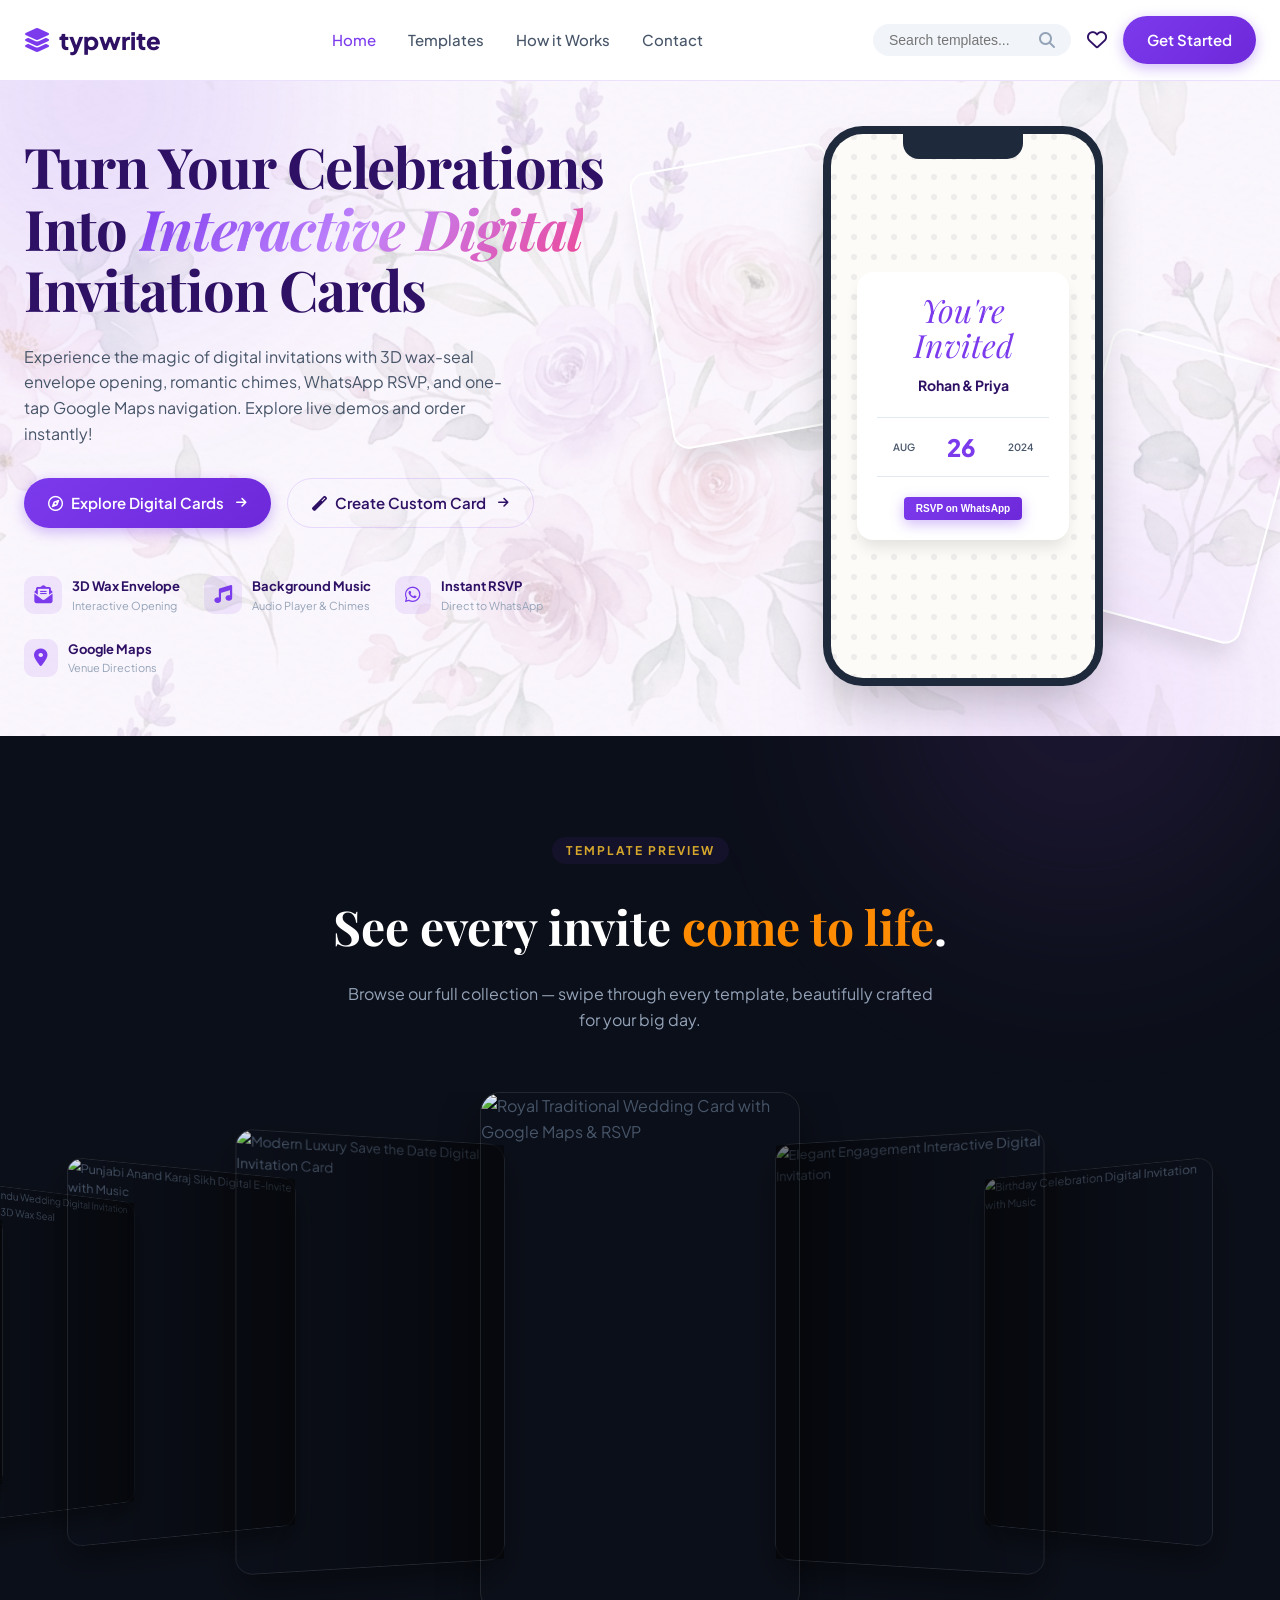
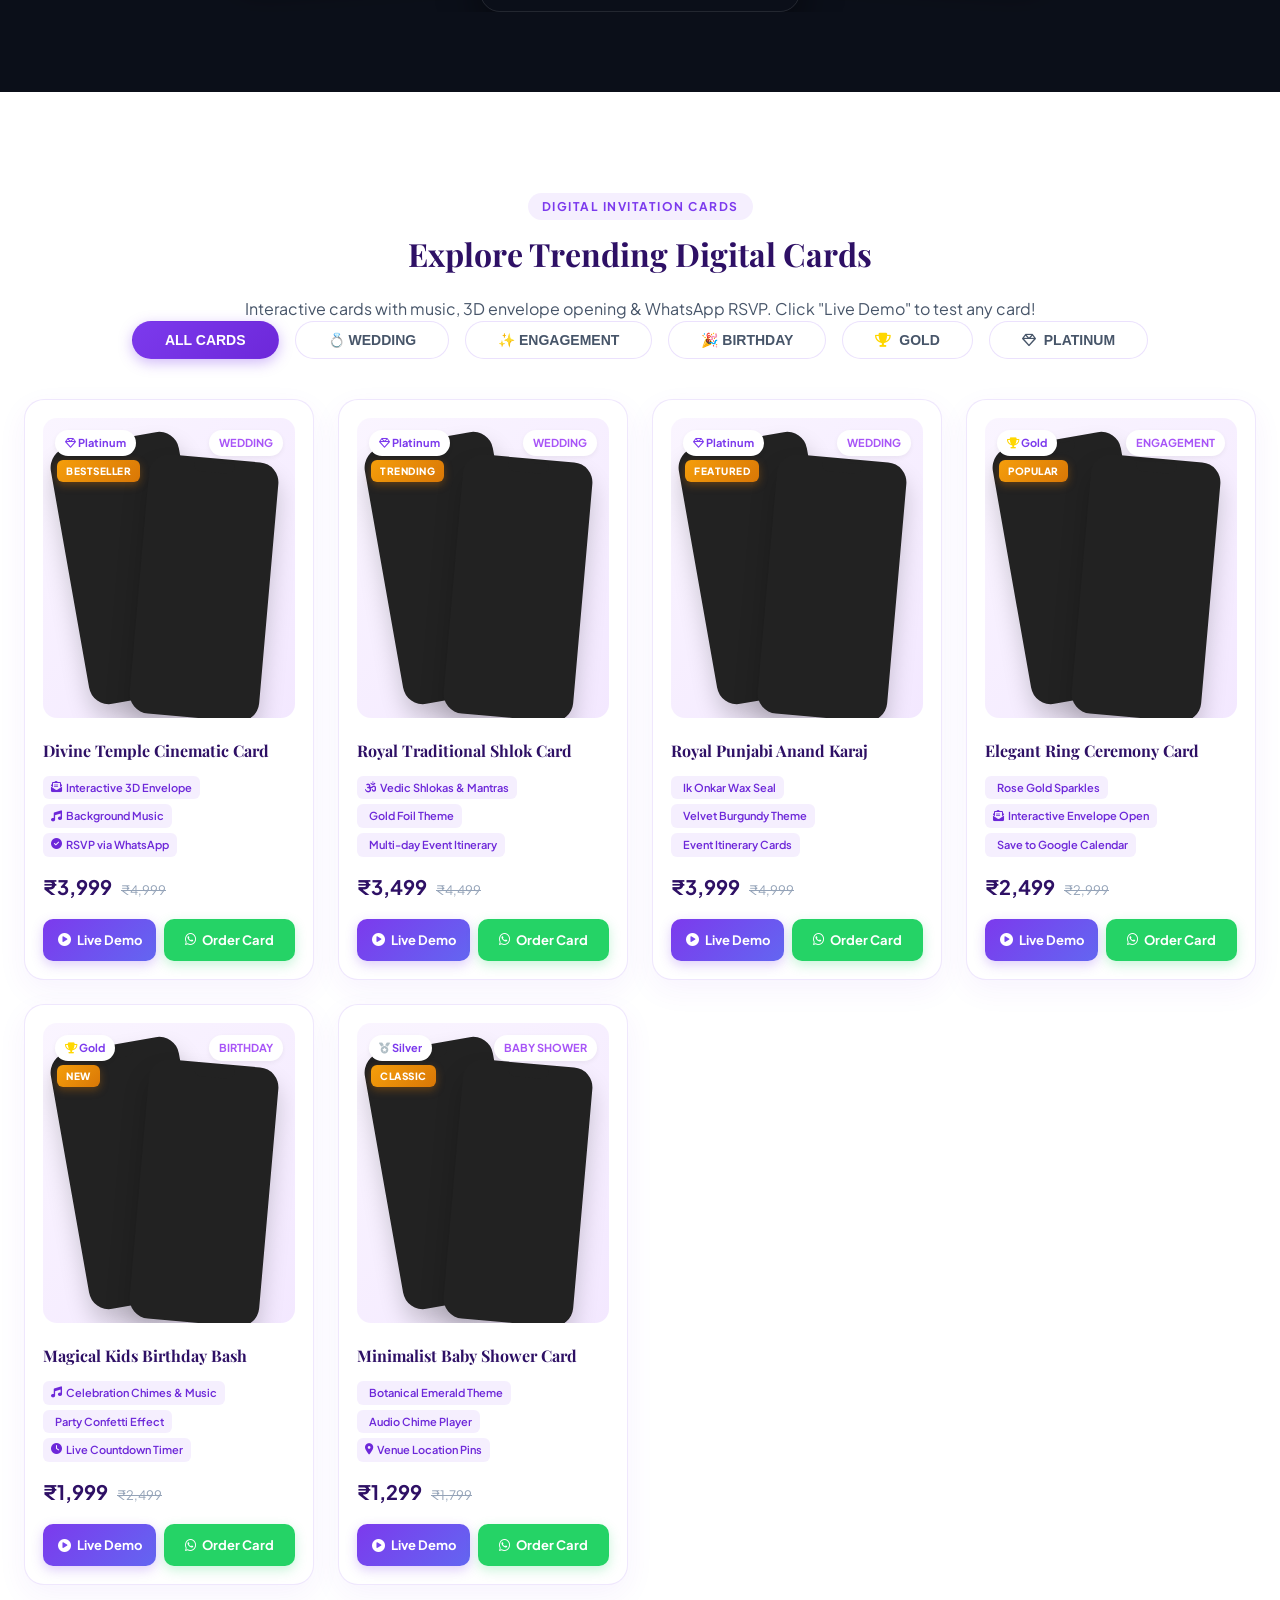
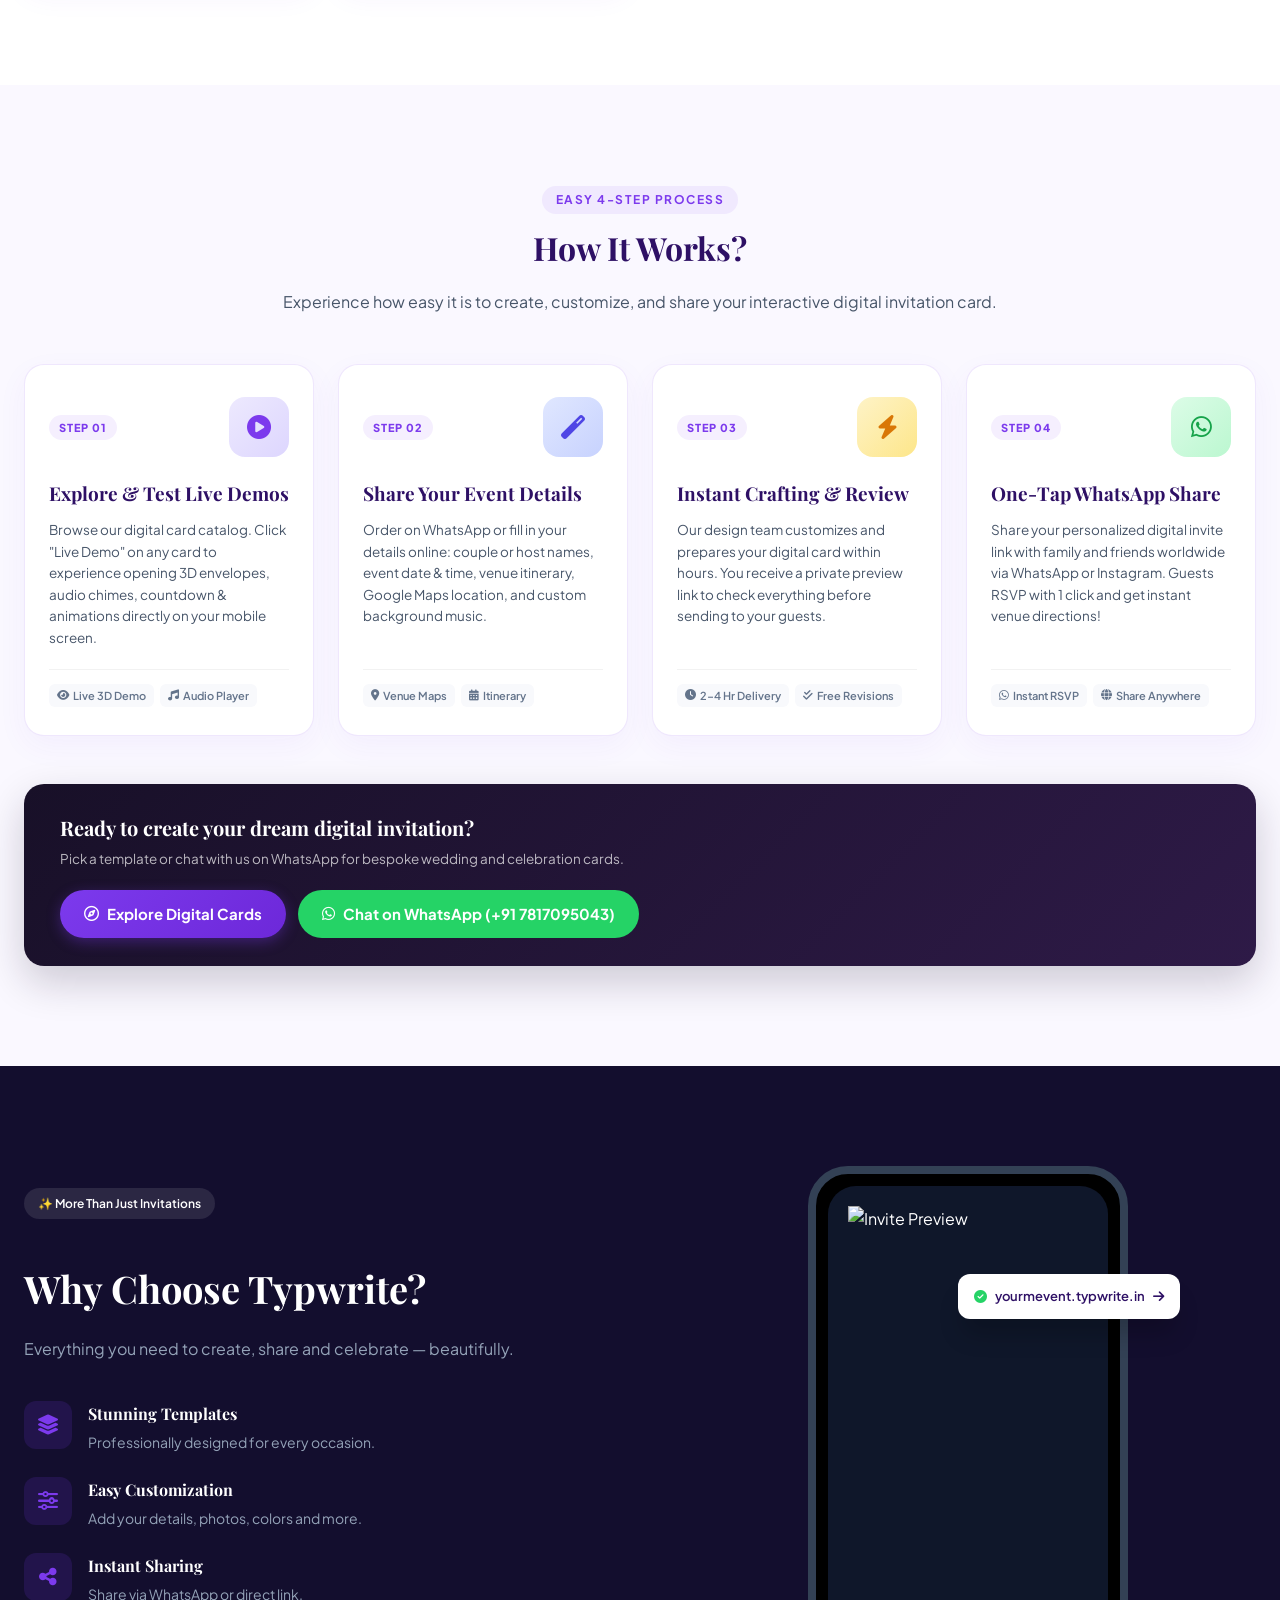
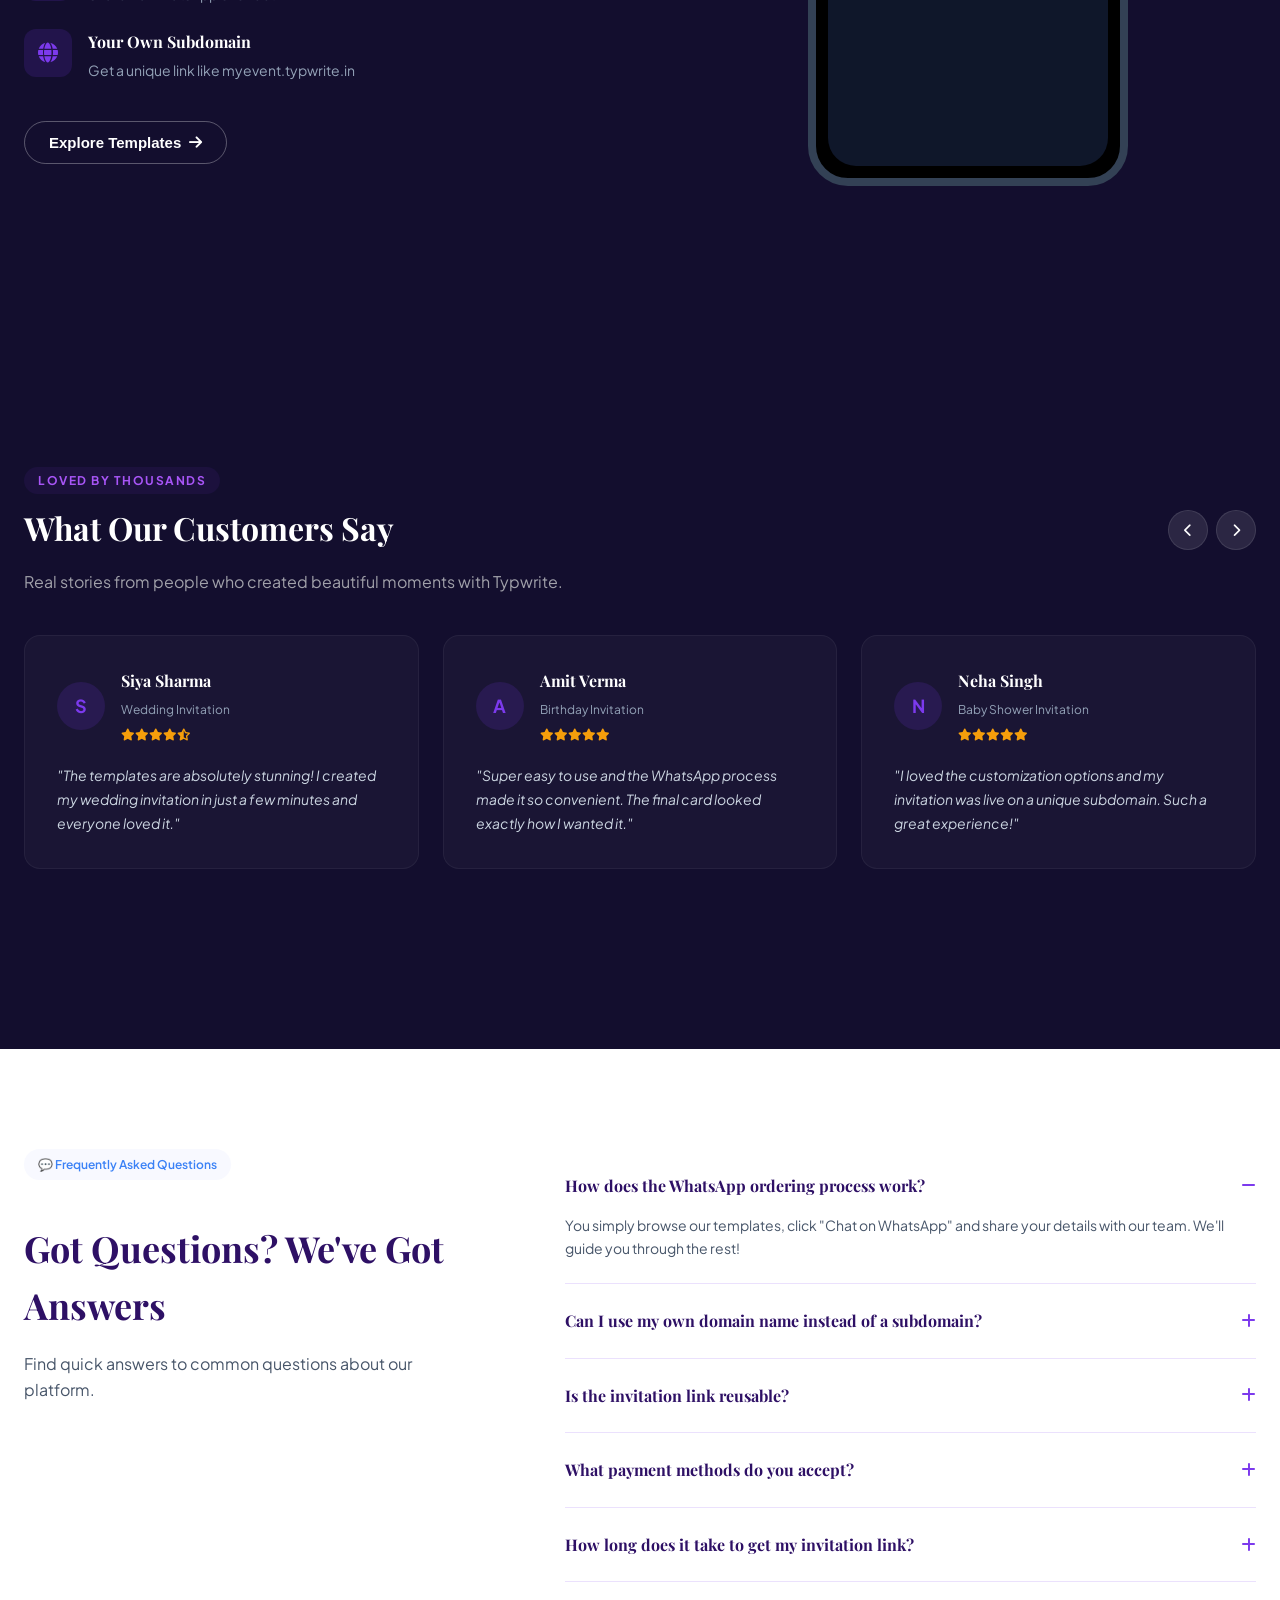
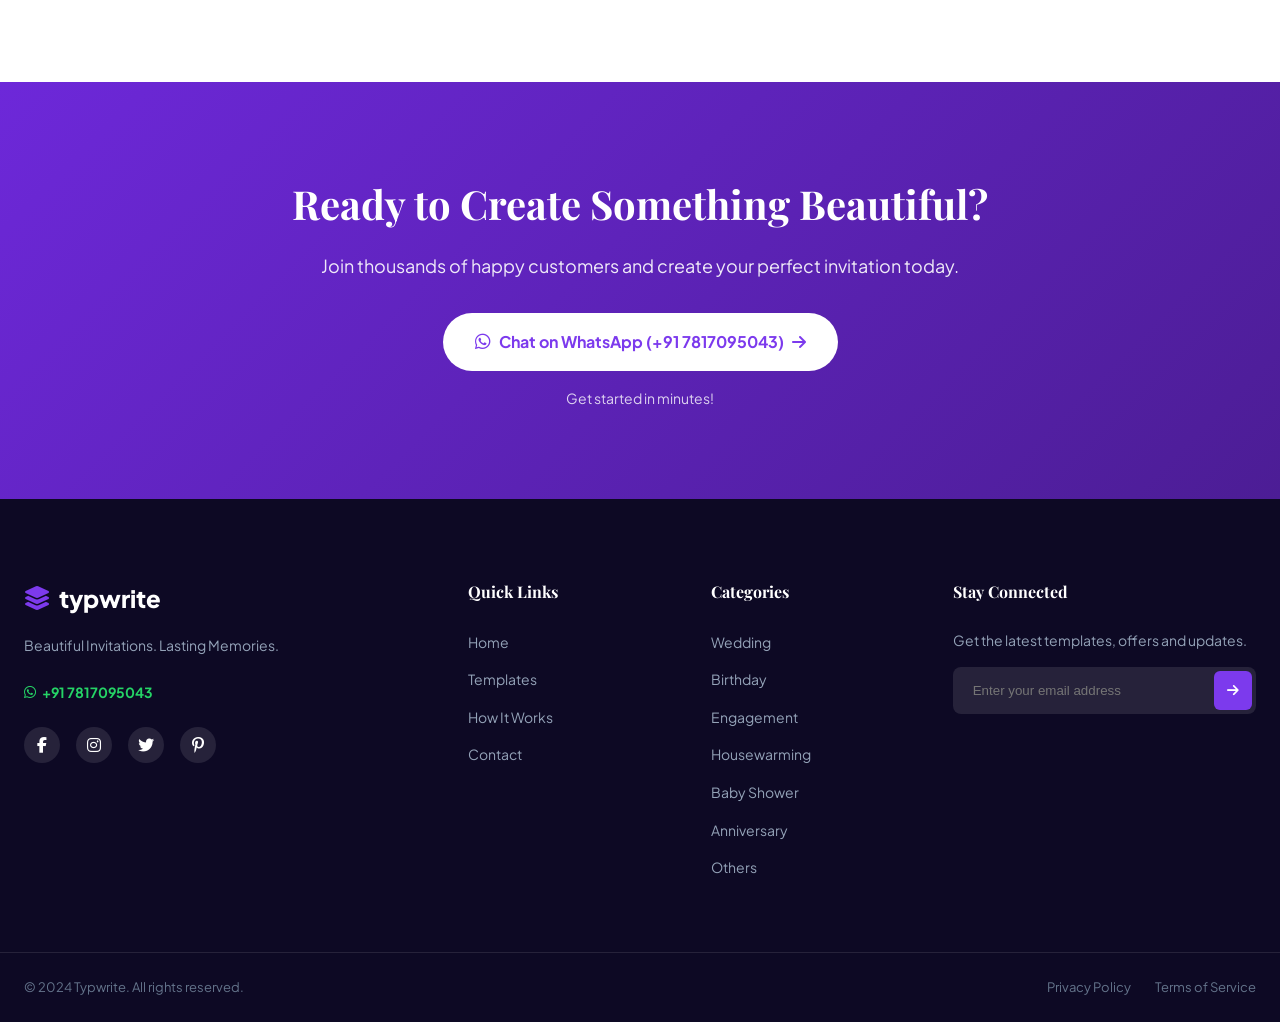
==== index.html @ 14a49311 "changes" ====
<!DOCTYPE html>
<html lang="en">
<head>
    <meta charset="UTF-8">
    <meta name="viewport" content="width=device-width, initial-scale=1.0">
    <title>Digital Invitation Cards | Online Wedding & Shadi Cards with Music & RSVP - Typwrite</title>
    <meta name="description" content="Design and order luxury interactive digital invitation cards for weddings, shadi, receptions, engagements & birthdays. Features 3D wax-seal envelope opening, background music, WhatsApp RSVP, and Google Maps venue navigation.">
    <meta name="keywords" content="digital invitation card, online wedding card, digital shadi card, interactive wedding invitation with music, digital wedding card maker, whatsapp wedding card, save the date digital card, royal indian wedding invite, anand karaj digital invitation, punjabi wedding e-invite, 3d wax seal digital invite, rsvp digital card, wedding website india, e invite card">
    <meta name="robots" content="index, follow, max-image-preview:large, max-snippet:-1, max-video-preview:-1">
    <meta name="author" content="Typwrite Digital Invitations">
    <link rel="canonical" href="https://typwrite.in/">

    <!-- Open Graph / Facebook -->
    <meta property="og:type" content="website">
    <meta property="og:url" content="https://typwrite.in/">
    <meta property="og:title" content="Digital Invitation Cards | Online Wedding & Shadi Cards - Typwrite">
    <meta property="og:description" content="Experience 3D wax-seal envelope opening, romantic chimes, WhatsApp RSVP, and Google Maps venue location with Typwrite's interactive digital invitation cards.">
    <meta property="og:image" content="https://images.unsplash.com/photo-1519225421980-715cb0215aed?auto=format&fit=crop&w=1200&q=80">

    <!-- Twitter -->
    <meta property="twitter:card" content="summary_large_image">
    <meta property="twitter:url" content="https://typwrite.in/">
    <meta property="twitter:title" content="Digital Invitation Cards | Online Wedding & Shadi Cards - Typwrite">
    <meta property="twitter:description" content="Experience 3D wax-seal envelope opening, romantic chimes, WhatsApp RSVP, and Google Maps venue location with Typwrite's interactive digital invitation cards.">
    <meta property="twitter:image" content="https://images.unsplash.com/photo-1519225421980-715cb0215aed?auto=format&fit=crop&w=1200&q=80">

    <!-- Structured Data JSON-LD for Google Rich Results -->
    <script type="application/ld+json">
    {
      "@context": "https://schema.org",
      "@graph": [
        {
          "@type": "WebSite",
          "@id": "https://typwrite.in/#website",
          "url": "https://typwrite.in/",
          "name": "Typwrite Digital Invitation Cards",
          "description": "Interactive digital wedding and event invitation cards with music, RSVP and 3D envelope opening.",
          "potentialAction": {
            "@type": "SearchAction",
            "target": "https://typwrite.in/templates.html?search={search_term_string}",
            "query-input": "required name=search_term_string"
          }
        },
        {
          "@type": "Organization",
          "@id": "https://typwrite.in/#organization",
          "name": "Typwrite",
          "url": "https://typwrite.in/",
          "logo": "https://typwrite.in/assets/img/logo.png",
          "sameAs": [
            "https://www.instagram.com/typwrite",
            "https://facebook.com/typwrite"
          ]
        },
        {
          "@type": "Product",
          "name": "Interactive Digital Invitation Cards",
          "image": "https://images.unsplash.com/photo-1519225421980-715cb0215aed?auto=format&fit=crop&w=800&q=80",
          "description": "Custom digital wedding and celebration invitations featuring 3D wax-seal envelope animation, custom background music, WhatsApp RSVP, and live Google Maps directions.",
          "brand": {
            "@type": "Brand",
            "name": "Typwrite"
          },
          "offers": {
            "@type": "AggregateOffer",
            "priceCurrency": "INR",
            "lowPrice": "199",
            "highPrice": "1499",
            "offerCount": "100"
          },
          "aggregateRating": {
            "@type": "AggregateRating",
            "ratingValue": "4.9",
            "reviewCount": "1250"
          }
        },
        {
          "@type": "FAQPage",
          "mainEntity": [
            {
              "@type": "Question",
              "name": "How does the WhatsApp ordering process work for digital invitation cards?",
              "acceptedAnswer": {
                "@type": "Answer",
                "text": "Browse our interactive digital card templates, test live 3D demos, and click 'Chat on WhatsApp'. Share your event details, names, itinerary, venue location and preferred music. Our design team customizes your digital card within 2 to 4 hours."
              }
            },
            {
              "@type": "Question",
              "name": "Can guests open the digital invitation card with 3D envelope animation on mobile?",
              "acceptedAnswer": {
                "@type": "Answer",
                "text": "Yes! All Typwrite digital invitation cards feature a realistic 3D wax seal and envelope opening animation, accompanied by romantic audio chimes and smooth transitions on all smartphones and browsers."
              }
            },
            {
              "@type": "Question",
              "name": "Does the digital wedding card include WhatsApp RSVP and Google Maps location?",
              "acceptedAnswer": {
                "@type": "Answer",
                "text": "Yes, every digital invitation includes 1-tap WhatsApp RSVP with pre-filled guest responses and 1-tap Google Maps directions so guests can easily navigate to your venue."
              }
            },
            {
              "@type": "Question",
              "name": "How long does it take to deliver my customized digital invitation card?",
              "acceptedAnswer": {
                "@type": "Answer",
                "text": "Your personalized digital card link is usually delivered within 2 to 4 hours on WhatsApp for your review, with free revisions included."
              }
            }
          ]
        }
      ]
    }
    </script>
    <link rel="preconnect" href="https://fonts.googleapis.com">
    <link rel="preconnect" href="https://fonts.gstatic.com" crossorigin>
    <link href="https://fonts.googleapis.com/css2?family=Playfair+Display:ital,wght@0,700;1,700&family=Plus+Jakarta+Sans:wght@400;500;600;700;800&display=swap" rel="stylesheet">
    <link rel="stylesheet" href="https://cdnjs.cloudflare.com/ajax/libs/font-awesome/6.4.0/css/all.min.css">
    <link rel="stylesheet" href="assets/css/style.css">
    <link rel="stylesheet" href="https://cdn.jsdelivr.net/npm/swiper@10/swiper-bundle.min.css">
</head>
<body>
    <div class="hero-bg-glow glow-1"></div>
    <div class="hero-bg-glow glow-2"></div>

    <header class="navbar">
        <div class="container nav-container">
            <a href="index.html" class="logo" style="text-decoration: none;">
                <i class="fas fa-layer-group logo-icon"></i>
                <span>typwrite</span>
            </a>
            <nav class="nav-links">
                <a href="index.html" class="active">Home</a>
                <a href="templates.html">Templates</a>
                <a href="how-it-works.html">How it Works</a>
                <a href="contact.html">Contact</a>
                </nav>
            <div class="nav-actions">
                <div class="search-box">
                    <input type="text" placeholder="Search templates...">
                    <i class="fas fa-search"></i>
                </div>
                <button class="icon-btn"><i class="far fa-heart"></i></button>
                <a href="templates.html" class="btn btn-primary">Get Started</a>
            </div>
        </div>
    </header>

    <main>
        <section class="hero">
            <div class="container hero-container">
                <div class="hero-content">
                    <h1>Turn Your Celebrations<br>Into <span class="highlight">Interactive Digital</span><br>Invitation Cards</h1>
                    <p>Experience the magic of digital invitations with 3D wax-seal envelope opening, romantic chimes, WhatsApp RSVP, and one-tap Google Maps navigation. Explore live demos and order instantly!</p>
                    
                    <div class="hero-buttons">
                        <a href="templates.html" class="btn btn-primary"><i class="far fa-compass"></i> Explore Digital Cards <i class="fas fa-arrow-right" style="font-size:12px; margin-left:4px;"></i></a>
                        <a href="create.html" class="btn btn-outline-dark"><i class="fas fa-magic"></i> Create Custom Card <i class="fas fa-arrow-right" style="font-size:12px; margin-left:4px;"></i></a>
                    </div>
                    
                    <div class="hero-features">
                        <div class="feature"><i class="fas fa-envelope-open-text"></i> <div><strong>3D Wax Envelope</strong><span>Interactive Opening</span></div></div>
                        <div class="feature"><i class="fas fa-music"></i> <div><strong>Background Music</strong><span>Audio Player & Chimes</span></div></div>
                        <div class="feature"><i class="fab fa-whatsapp"></i> <div><strong>Instant RSVP</strong><span>Direct to WhatsApp</span></div></div>
                        <div class="feature"><i class="fas fa-map-marker-alt"></i> <div><strong>Google Maps</strong><span>Venue Directions</span></div></div>
                    </div>
                </div>
                <div class="hero-graphics">
                    <!-- Representing the phone and cards with CSS shapes for accuracy without actual image files -->
                    <div class="hero-card card-left"></div>
                    <div class="hero-phone">
                        <div class="phone-notch"></div>
                        <div class="phone-screen">
                            <div class="invite-mock">
                                <div class="mock-invite-title">You're<br>Invited</div>
                                <p class="names">Rohan & Priya</p>
                                <div class="date-mock"><span>AUG</span><span class="date-mock-num">26</span><span>2024</span></div>
                                <button class="btn btn-primary" style="font-size:10px; padding:6px 12px; border-radius:4px; margin-top:20px;">RSVP on WhatsApp</button>
                            </div>
                        </div>
                    </div>
                    <div class="hero-card card-right"></div>
                </div>
            </div>
        </section>

    <section class="slider-showcase">
        <div class="container">
            <div class="slider-header text-center">
                <span class="subtitle">TEMPLATE PREVIEW</span>
                <h2>See every invite <span style="color: #FF8C00;">come to life</span>.</h2>
                <p>Browse our full collection — swipe through every template, beautifully crafted for your big day.</p>
            </div>
        </div>
        
                <div class="swiper swiper-3d-container">
            <div class="swiper-wrapper">
                <div class="swiper-slide"><img src="https://images.unsplash.com/photo-1519225421980-715cb0215aed?auto=format&amp;fit=crop&amp;w=380&amp;q=70" loading="lazy" decoding="async" alt="Royal Hindu Wedding Digital Invitation Card with 3D Wax Seal"></div>
                <div class="swiper-slide"><img src="https://images.unsplash.com/photo-1520854221256-17451cc331bf?auto=format&amp;fit=crop&amp;w=380&amp;q=70" loading="lazy" decoding="async" alt="Punjabi Anand Karaj Sikh Digital E-Invite with Music"></div>
                <div class="swiper-slide"><img src="https://images.unsplash.com/photo-1532712938310-34cb3982ef74?auto=format&amp;fit=crop&amp;w=380&amp;q=70" loading="lazy" decoding="async" alt="Modern Luxury Save the Date Digital Invitation Card"></div>
                <div class="swiper-slide"><img src="https://images.unsplash.com/photo-1583939003579-730e3918a45a?auto=format&amp;fit=crop&amp;w=380&amp;q=70" loading="lazy" decoding="async" alt="Royal Traditional Wedding Card with Google Maps &amp; RSVP"></div>
                <div class="swiper-slide"><img src="https://images.unsplash.com/photo-1511285560929-80b456fea0bc?auto=format&amp;fit=crop&amp;w=380&amp;q=70" loading="lazy" decoding="async" alt="Elegant Engagement Interactive Digital Invitation"></div>
                <div class="swiper-slide"><img src="https://images.unsplash.com/photo-1469334031218-e382a71b716b?auto=format&amp;fit=crop&amp;w=380&amp;q=70" loading="lazy" decoding="async" alt="Birthday Celebration Digital Invitation with Music"></div>
                <div class="swiper-slide"><img src="https://images.unsplash.com/photo-1515934751635-c81c6bc9a2d8?auto=format&amp;fit=crop&amp;w=380&amp;q=70" loading="lazy" decoding="async" alt="Luxury Floral Wedding E-Invite with WhatsApp RSVP"></div>
            </div>
        </div>
        </div>
    </section>

        <section class="occasions section-padding">
            <div class="container">
                
            <div class="section-header text-center">
                <span class="subtitle">DIGITAL INVITATION CARDS</span>
                <h2>Explore Trending Digital Cards</h2>
                <p>Interactive cards with music, 3D envelope opening & WhatsApp RSVP. Click "Live Demo" to test any card!</p>
            </div>
            
            <div class="template-tabs">
                <button class="t-tab active-tab" data-filter="all">ALL CARDS</button>
                <button class="t-tab" data-filter="wedding">💍 WEDDING</button>
                <button class="t-tab" data-filter="engagement">✨ ENGAGEMENT</button>
                <button class="t-tab" data-filter="birthday">🎉 BIRTHDAY</button>
                <button class="t-tab" data-filter="gold"><i class="fas fa-trophy" style="color:#ffd700"></i> GOLD</button>
                <button class="t-tab" data-filter="platinum"><i class="far fa-gem"></i> PLATINUM</button>
            </div>


            <div class="template-grid" id="home-template-grid">
                <!-- Cards loaded dynamically from API -->
                <div class="template-loading" style="grid-column:1/-1; text-align:center; padding:60px 0; color:var(--text-light);">
                    <i class="fas fa-circle-notch fa-spin" style="font-size:32px;"></i>
                    <p style="margin-top:12px;">Loading digital invitation cards...</p>
                </div>
            </div>

        </div>
    </section>


                <section id="how-it-works" class="how-it-works section-padding" style="background: #faf8ff;">
            <div class="container">
                <div class="section-header text-center">
                    <span class="subtitle">EASY 4-STEP PROCESS</span>
                    <h2>How It Works?</h2>
                    <p>Experience how easy it is to create, customize, and share your interactive digital invitation card.</p>
                </div>
                
                <div class="hiw-modern-wrap">
                    <div class="hiw-grid">
                        <!-- Step 1 -->
                        <div class="hiw-card">
                            <div class="hiw-card-header">
                                <span class="hiw-step-tag">Step 01</span>
                                <div class="hiw-icon-box hiw-icon-1">
                                    <i class="fas fa-play-circle"></i>
                                </div>
                            </div>
                            <h3>Explore & Test Live Demos</h3>
                            <p>Browse our digital card catalog. Click "Live Demo" on any card to experience opening 3D envelopes, audio chimes, countdown & animations directly on your mobile screen.</p>
                            <div class="hiw-chips">
                                <span class="hiw-chip"><i class="fas fa-eye"></i> Live 3D Demo</span>
                                <span class="hiw-chip"><i class="fas fa-music"></i> Audio Player</span>
                            </div>
                        </div>

                        <!-- Step 2 -->
                        <div class="hiw-card">
                            <div class="hiw-card-header">
                                <span class="hiw-step-tag">Step 02</span>
                                <div class="hiw-icon-box hiw-icon-2">
                                    <i class="fas fa-magic"></i>
                                </div>
                            </div>
                            <h3>Share Your Event Details</h3>
                            <p>Order on WhatsApp or fill in your details online: couple or host names, event date & time, venue itinerary, Google Maps location, and custom background music.</p>
                            <div class="hiw-chips">
                                <span class="hiw-chip"><i class="fas fa-map-marker-alt"></i> Venue Maps</span>
                                <span class="hiw-chip"><i class="fas fa-calendar-alt"></i> Itinerary</span>
                            </div>
                        </div>

                        <!-- Step 3 -->
                        <div class="hiw-card">
                            <div class="hiw-card-header">
                                <span class="hiw-step-tag">Step 03</span>
                                <div class="hiw-icon-box hiw-icon-3">
                                    <i class="fas fa-bolt"></i>
                                </div>
                            </div>
                            <h3>Instant Crafting & Review</h3>
                            <p>Our design team customizes and prepares your digital card within hours. You receive a private preview link to check everything before sending to your guests.</p>
                            <div class="hiw-chips">
                                <span class="hiw-chip"><i class="fas fa-clock"></i> 2-4 Hr Delivery</span>
                                <span class="hiw-chip"><i class="fas fa-check-double"></i> Free Revisions</span>
                            </div>
                        </div>

                        <!-- Step 4 -->
                        <div class="hiw-card">
                            <div class="hiw-card-header">
                                <span class="hiw-step-tag">Step 04</span>
                                <div class="hiw-icon-box hiw-icon-4">
                                    <i class="fab fa-whatsapp"></i>
                                </div>
                            </div>
                            <h3>One-Tap WhatsApp Share</h3>
                            <p>Share your personalized digital invite link with family and friends worldwide via WhatsApp or Instagram. Guests RSVP with 1 click and get instant venue directions!</p>
                            <div class="hiw-chips">
                                <span class="hiw-chip"><i class="fab fa-whatsapp"></i> Instant RSVP</span>
                                <span class="hiw-chip"><i class="fas fa-globe"></i> Share Anywhere</span>
                            </div>
                        </div>
                    </div>

                    <!-- Modern CTA Banner inside How it works -->
                    <div class="hiw-cta-box">
                        <div>
                            <h3>Ready to create your dream digital invitation?</h3>
                            <p>Pick a template or chat with us on WhatsApp for bespoke wedding and celebration cards.</p>
                        </div>
                        <div class="hiw-cta-buttons">
                            <a href="templates.html" class="btn btn-primary" style="padding: 12px 24px; border-radius: 30px; font-weight: 700;">
                                <i class="far fa-compass"></i> Explore Digital Cards
                            </a>
                            <a href="https://wa.me/917817095043?text=Hi%20Typwrite%2C%20I%20want%20to%20create%20a%20digital%20invitation%20card." target="_blank" class="btn" style="background:#25d366; color:#fff; padding:12px 24px; border-radius:30px; font-weight:700; display:inline-flex; align-items:center; gap:8px;">
                                <i class="fab fa-whatsapp"></i> Chat on WhatsApp (+91 7817095043)
                            </a>
                        </div>
                    </div>
                </div>
            </div>
        </section>

        <section class="why-choose">
            <div class="container why-container">
                <div class="why-content">
                    <div class="badge badge-dark">✨ More Than Just Invitations</div>
                    <h2>Why Choose Typwrite?</h2>
                    <p>Everything you need to create, share and celebrate — beautifully.</p>
                    
                    <div class="why-list">
                        <div class="why-item">
                            <div class="why-icon"><i class="fas fa-layer-group"></i></div>
                            <div>
                                <h3>Stunning Templates</h3>
                                <p>Professionally designed for every occasion.</p>
                            </div>
                        </div>
                        <div class="why-item">
                            <div class="why-icon"><i class="fas fa-sliders-h"></i></div>
                            <div>
                                <h3>Easy Customization</h3>
                                <p>Add your details, photos, colors and more.</p>
                            </div>
                        </div>
                        <div class="why-item">
                            <div class="why-icon"><i class="fas fa-share-alt"></i></div>
                            <div>
                                <h3>Instant Sharing</h3>
                                <p>Share via WhatsApp or direct link.</p>
                            </div>
                        </div>
                        <div class="why-item">
                            <div class="why-icon"><i class="fas fa-globe"></i></div>
                            <div>
                                <h3>Your Own Subdomain</h3>
                                <p>Get a unique link like myevent.typwrite.in</p>
                            </div>
                        </div>
                    </div>
                    <button class="btn btn-outline-white">Explore Templates <i class="fas fa-arrow-right"></i></button>
                </div>
                <div class="why-images">
                    <div class="dark-phone-mockup">
                        <div class="phone-screen-dark">
                            <img src="https://images.unsplash.com/photo-1511285560929-80b456fea0bc?auto=format&amp;fit=crop&amp;w=400&amp;q=80" alt="Invite Preview" style="width: 100%; height: 100%; object-fit: cover;">
                        </div>
                        <div class="floating-bubble">
                            <i class="fas fa-check-circle" style="color:#25d366;"></i> yourmevent.typwrite.in <i class="fas fa-arrow-right"></i>
                        </div>
                    </div>
                </div>
            </div>
        </section>


        <section class="testimonials why-choose"> <!-- Reusing dark theme -->
            <div class="container" style="padding-top:80px; padding-bottom:80px; flex-direction:column; align-items:stretch;">
                <div class="section-header flex-between" style="width:100%;">
                    <div>
                        <span class="subtitle" style="color:var(--secondary);">LOVED BY THOUSANDS</span>
                        <h2 style="color:#fff;">What Our Customers Say</h2>
                        <p style="color:#a1a1aa;">Real stories from people who created beautiful moments with Typwrite.</p>
                    </div>
                    <div class="nav-arrows dark-arrows">
                        <button><i class="fas fa-chevron-left"></i></button>
                        <button><i class="fas fa-chevron-right"></i></button>
                    </div>
                </div>
                
                <div class="testimonial-grid">
                    <div class="testimonial-card">
                        <div class="user-info">
                            <div class="avatar">S</div>
                            <div>
                                <h3>Siya Sharma</h3>
                                <span>Wedding Invitation</span>
                                <div class="stars"><i class="fas fa-star"></i><i class="fas fa-star"></i><i class="fas fa-star"></i><i class="fas fa-star"></i><i class="fas fa-star-half-alt"></i></div>
                            </div>
                        </div>
                        <p>"The templates are absolutely stunning! I created my wedding invitation in just a few minutes and everyone loved it."</p>
                    </div>
                    <div class="testimonial-card">
                        <div class="user-info">
                            <div class="avatar">A</div>
                            <div>
                                <h3>Amit Verma</h3>
                                <span>Birthday Invitation</span>
                                <div class="stars"><i class="fas fa-star"></i><i class="fas fa-star"></i><i class="fas fa-star"></i><i class="fas fa-star"></i><i class="fas fa-star"></i></div>
                            </div>
                        </div>
                        <p>"Super easy to use and the WhatsApp process made it so convenient. The final card looked exactly how I wanted it."</p>
                    </div>
                    <div class="testimonial-card">
                        <div class="user-info">
                            <div class="avatar">N</div>
                            <div>
                                <h3>Neha Singh</h3>
                                <span>Baby Shower Invitation</span>
                                <div class="stars"><i class="fas fa-star"></i><i class="fas fa-star"></i><i class="fas fa-star"></i><i class="fas fa-star"></i><i class="fas fa-star"></i></div>
                            </div>
                        </div>
                        <p>"I loved the customization options and my invitation was live on a unique subdomain. Such a great experience!"</p>
                    </div>
                </div>
            </div>
        </section>

        <section class="faq section-padding">
            <div class="container faq-layout">
                <div class="faq-left">
                    <div class="badge badge-hero" style="background:#f8f9ff; color:#3b82f6;">💬 Frequently Asked Questions</div>
                    <h2>Got Questions? We've Got Answers</h2>
                    <p>Find quick answers to common questions about our platform.</p>
                </div>
                <div class="faq-right">
                    <div class="accordion">
                        <div class="accordion-item active">
                            <div class="accordion-header">
                                <h3>How does the WhatsApp ordering process work?</h3>
                                <i class="fas fa-minus"></i>
                            </div>
                            <div class="accordion-body">
                                <p>You simply browse our templates, click "Chat on WhatsApp" and share your details with our team. We'll guide you through the rest!</p>
                            </div>
                        </div>
                        <div class="accordion-item">
                            <div class="accordion-header">
                                <h3>Can I use my own domain name instead of a subdomain?</h3>
                                <i class="fas fa-plus"></i>
                            </div>
                            <div class="accordion-body"><p>Yes, custom domains are supported in the Business plan.</p></div>
                        </div>
                        <div class="accordion-item">
                            <div class="accordion-header">
                                <h3>Is the invitation link reusable?</h3>
                                <i class="fas fa-plus"></i>
                            </div>
                            <div class="accordion-body"><p>Yes, the link is valid for 6 months.</p></div>
                        </div>
                        <div class="accordion-item">
                            <div class="accordion-header">
                                <h3>What payment methods do you accept?</h3>
                                <i class="fas fa-plus"></i>
                            </div>
                            <div class="accordion-body"><p>We accept all major credit cards, UPI, and net banking.</p></div>
                        </div>
                        <div class="accordion-item">
                            <div class="accordion-header">
                                <h3>How long does it take to get my invitation link?</h3>
                                <i class="fas fa-plus"></i>
                            </div>
                            <div class="accordion-body"><p>It usually takes less than 24 hours after payment is confirmed.</p></div>
                        </div>
                    </div>
                </div>
            </div>
        </section>

        <section class="cta-banner">
            <div class="container text-center">
                <h2>Ready to Create Something Beautiful?</h2>
                <p>Join thousands of happy customers and create your perfect invitation today.</p>
                <a href="https://wa.me/917817095043?text=Hi%20Typwrite%2C%20I%20want%20to%20order%20a%20digital%20invitation%20card." target="_blank" class="btn btn-white-cta" style="text-decoration:none; display:inline-flex; align-items:center; gap:8px;"><i class="fab fa-whatsapp" style="font-size:18px;"></i> Chat on WhatsApp (+91 7817095043) <i class="fas fa-arrow-right"></i></a>
                <div class="sub-text">Get started in minutes!</div>
            </div>
        </section>
    </main>

    <footer id="contact" class="footer">
        <div class="container footer-grid">
            <div class="footer-brand">
                <a href="index.html" class="logo" style="text-decoration: none; color: white;">
                    <i class="fas fa-layer-group logo-icon"></i> typwrite
                </a>
                <p>Beautiful Invitations. Lasting Memories.</p>
                <p style="margin-top:10px;"><a href="https://wa.me/917817095043" target="_blank" style="color:#25d366; text-decoration:none; font-weight:700; display:inline-flex; align-items:center; gap:6px;"><i class="fab fa-whatsapp"></i> +91 7817095043</a></p>
                <div class="socials">
                    <a href="#"><i class="fab fa-facebook-f"></i></a>
                    <a href="#"><i class="fab fa-instagram"></i></a>
                    <a href="#"><i class="fab fa-twitter"></i></a>
                    <a href="#"><i class="fab fa-pinterest-p"></i></a>
                </div>
            </div>
            <div class="footer-links">
                <h3>Quick Links</h3>
                <ul>
                    <li><a href="index.html">Home</a></li>
                    <li><a href="templates.html">Templates</a></li>
                    <li><a href="how-it-works.html">How It Works</a></li>
                    <li></li>
                    <li><a href="contact.html">Contact</a></li>
                </ul>
            </div>
            <div class="footer-links">
                <h3>Categories</h3>
                <ul>
                    <li><a href="#">Wedding</a></li>
                    <li><a href="#">Birthday</a></li>
                    <li><a href="#">Engagement</a></li>
                    <li><a href="#">Housewarming</a></li>
                    <li><a href="#">Baby Shower</a></li>
                    <li><a href="#">Anniversary</a></li>
                    <li><a href="#">Others</a></li>
                </ul>
            </div>
            <div class="footer-newsletter">
                <h3>Stay Connected</h3>
                <p>Get the latest templates, offers and updates.</p>
                <div class="newsletter-box">
                    <input type="email" placeholder="Enter your email address">
                    <button><i class="fas fa-arrow-right"></i></button>
                </div>
            </div>
        </div>
        <div class="container footer-bottom flex-between">
            <p>&copy; 2024 Typwrite. All rights reserved.</p>
            <div class="legal">
                <a href="#">Privacy Policy</a>
                <a href="#">Terms of Service</a>
            </div>
        </div>
    </footer>

    <script src="https://cdn.jsdelivr.net/npm/swiper@10/swiper-bundle.min.js"></script>
    <script src="assets/js/script.js"></script>
</body>
</html>
---- assets/css/style.css ----
/* Reset and Base Styles */
* {
    margin: 0;
    padding: 0;
    box-sizing: border-box;

    transition: background-color 0.4s ease, color 0.4s ease, border-color 0.4s ease, box-shadow 0.4s ease;
}


:root {
    --primary: #7C3AED;
    --secondary: #A855F7;
    --accent: #F59E0B;
    --bg-theme: #FAF5FF;
    
    --primary-hover: #6D28D9;
    --text-dark: #2E1065;
    --text-body: #475569;
    --text-light: #94a3b8;
    --bg-white: #ffffff;
    --bg-very-light: #F5F3FF;
    --bg-dark: #130E2E;
    --border: rgba(124, 58, 237, 0.15);
    
    --font-sans: 'Plus Jakarta Sans', sans-serif;
    --font-serif: 'Playfair Display', serif;
}

body {
    
    font-family: var(--font-sans);
    color: var(--text-body);
    line-height: 1.6;
    background: var(--bg-white);
    overflow-x: hidden;
}

.container {
    max-width: 1280px;
    margin: 0 auto;
    padding: 0 24px;
}

a {
    text-decoration: none;
    color: inherit;
    transition: all 0.3s ease;
}

ul {
    list-style: none;
}

h1, h2, h3, h4, h5, h6 {
    font-family: var(--font-serif);
    color: var(--text-dark);
    font-weight: 700;
}

.section-padding {
    padding: 100px 0;
}

.flex-between {
    display: flex;
    justify-content: space-between;
    align-items: center;
}

.text-center {
    text-align: center;
}

/* Buttons */
.btn {
    display: inline-flex;
    align-items: center;
    justify-content: center;
    padding: 12px 24px;
    border-radius: 50px;
    font-weight: 600;
    font-size: 15px;
    cursor: pointer;
    transition: all 0.3s;
    border: none;
    gap: 8px;
}

.btn-primary {
    background: linear-gradient(135deg, #7C3AED 0%, #6D28D9 100%);
    color: white;
    box-shadow: 0 4px 14px rgba(124, 58, 237, 0.35);
    border: none;
}
.btn-primary:hover {
    background: linear-gradient(135deg, #6D28D9 0%, #5B21B6 100%);
    box-shadow: 0 8px 25px rgba(124, 58, 237, 0.45);
    transform: translateY(-2px);
}

.btn-outline-primary {
    background: transparent;
    border: 1.5px solid #7C3AED;
    color: #7C3AED;
}
.btn-outline-primary:hover {
    background: linear-gradient(135deg, #7C3AED 0%, #6D28D9 100%);
    color: white;
    box-shadow: 0 4px 14px rgba(124, 58, 237, 0.25);
    transform: translateY(-2px);
}

.btn-outline-dark {
    background: transparent;
    border: 1px solid var(--border);
    color: var(--text-dark);
}
.btn-outline-dark:hover {
    border-color: var(--primary);
    color: var(--primary);
}

.btn-outline-white {
    background: transparent;
    border: 1px solid rgba(255,255,255,0.3);
    color: white;
}
.btn-outline-white:hover {
    background: rgba(255,255,255,0.1);
}

.btn-whatsapp {
    background: #25D366;
    color: white;
}
.btn-whatsapp:hover {
    background: #20bd5a;
}

.btn-light-gray {
    background: #f1f5f9;
    color: var(--text-body);
    padding: 8px 16px;
    font-size: 13px;
    border-radius: 8px;
}

.btn-primary-sm {
    background: var(--primary);
    color: white;
    padding: 8px 16px;
    font-size: 13px;
    border-radius: 8px;
}

.btn-block {
    width: 100%;
}

.icon-btn {
    background: transparent;
    border: none;
    font-size: 20px;
    color: var(--text-dark);
    cursor: pointer;
}

/* Navbar */
.navbar {
    background: rgba(255, 255, 255, 0.95);
    backdrop-filter: blur(10px);
    position: fixed;
    left: 0;
    width: 100%;
    top: 0;
    z-index: 1000;
    padding: 16px 0;
    border-bottom: 1px solid var(--border);
}

.nav-container {
    display: flex;
    justify-content: space-between;
    align-items: center;
}

.logo {
    display: flex;
    align-items: center;
    gap: 8px;
    font-weight: 800;
    font-size: 24px;
    color: var(--text-dark);
}

.logo-icon {
    color: var(--primary);
}

.nav-links {
    display: flex;
    gap: 32px;
}

.nav-links a {
    font-weight: 500;
    font-size: 15px;
}
.nav-links a:hover, .nav-links a.active {
    color: var(--primary);
}

.nav-actions {
    display: flex;
    align-items: center;
    gap: 16px;
}

.search-box {
    position: relative;
    background: #f1f5f9;
    border-radius: 50px;
    padding: 8px 16px;
    display: flex;
    align-items: center;
}
.search-box input {
    background: transparent;
    border: none;
    outline: none;
    font-size: 14px;
    width: 150px;
}
.search-box i {
    color: var(--text-light);
}

/* Hero Section */
.hero {
    position: relative;
    padding: 106px 0 30px 0; /* 76px offset + 30px padding */
    overflow: hidden;
    background-image: url('../images/floral-bg.jpg');
    background-size: cover;
    background-position: center;
    background-repeat: no-repeat;
    background-attachment: fixed;
}

/* Added a very light overlay so text is highly readable, but background is still very visible */
.hero::before {
    content: '';
    position: absolute;
    top: 0; left: 0; right: 0; bottom: 0;
    background: color-mix(in srgb, var(--bg-theme) 75%, transparent); 
    z-index: 0;
}


.hero-bg-glow {
    position: absolute;
    width: 600px;
    height: 600px;
    border-radius: 50%;
    filter: blur(100px);
    z-index: 1;
    opacity: 0.7;
}
.glow-1 {
    background: radial-gradient(circle, rgba(124, 58, 237, 0.3) 0%, transparent 70%);
    top: -200px;
    left: -200px;
}
.glow-2 {
    background: radial-gradient(circle, rgba(168, 85, 247, 0.25) 0%, transparent 70%);
    bottom: -100px;
    right: -100px;
}

.hero-container {
    position: relative;
    z-index: 2;
    display: flex;
    align-items: center;
    gap: 60px;
}

.hero-content {
    flex: 1;
}

.badge {
    display: inline-block;
    padding: 6px 14px;
    border-radius: 50px;
    font-size: 12px;
    font-weight: 600;
    margin-bottom: 24px;
}
.badge-hero {
    background: var(--secondary);
    color: var(--primary);
}

.hero-content h1 {
    font-size: 56px;
    line-height: 1.1;
    margin-bottom: 24px;
    letter-spacing: -1px;
}

.hero-content h1 .highlight {
    font-family: var(--font-serif);
    font-style: italic;
    background: linear-gradient(135deg, #7C3AED 0%, #C084FC 50%, #EC4899 100%);
    -webkit-background-clip: text;
    -webkit-text-fill-color: transparent;
    background-clip: text;
    font-weight: 700;
}

.hero-content p {
    font-size: 16px;
    color: var(--text-body);
    margin-bottom: 32px;
    max-width: 480px;
}

.hero-buttons {
    display: flex;
    gap: 16px;
    margin-bottom: 48px;
}

.hero-features {
    display: flex;
    flex-wrap: wrap;
    gap: 24px;
}

.feature {
    display: flex;
    align-items: center;
    gap: 10px;
    font-size: 13px;
}
.feature i {
    color: #7C3AED;
    font-size: 18px;
    background: #F3E8FF;
    padding: 10px;
    border-radius: 10px;
}
.feature div {
    display: flex;
    flex-direction: column;
}
.feature strong {
    color: var(--text-dark);
}
.feature span {
    color: var(--text-light);
    font-size: 11px;
}

.hero-graphics {
    flex: 1;
    position: relative;
    height: 600px;
    display: flex;
    justify-content: center;
    align-items: center;
}

.hero-phone {
    width: 280px;
    height: 560px;
    background: #0f172a;
    border-radius: 40px;
    border: 8px solid #1e293b;
    position: relative;
    z-index: 10;
    box-shadow: 0 25px 50px -12px rgba(0,0,0,0.25);
    overflow: hidden;
}

.phone-notch {
    position: absolute;
    top: 0;
    left: 50%;
    transform: translateX(-50%);
    width: 120px;
    height: 25px;
    background: #1e293b;
    border-bottom-left-radius: 16px;
    border-bottom-right-radius: 16px;
    z-index: 11;
}

.phone-screen {
    width: 100%;
    height: 100%;
    background: #fdfbf7;
    background-image: url('data:image/svg+xml,%3Csvg width="20" height="20" viewBox="0 0 20 20" xmlns="http://www.w3.org/2000/svg"%3E%3Cg fill="%23d4d4d8" fill-opacity="0.4" fill-rule="evenodd"%3E%3Ccircle cx="3" cy="3" r="3"/%3E%3C/g%3E%3C/svg%3E');
    display: flex;
    align-items: center;
    justify-content: center;
}

.invite-mock {
    text-align: center;
    padding: 20px;
    background: white;
    border-radius: 16px;
    box-shadow: 0 10px 15px -3px rgba(0,0,0,0.1);
    width: 80%;
}

.invite-mock h4, .invite-mock .mock-invite-title {
    font-family: var(--font-serif);
    font-size: 32px;
    font-style: italic;
    color: var(--primary);
    line-height: 1.1;
    margin-bottom: 12px;
}
.invite-mock .names {
    font-weight: 700;
    color: var(--text-dark);
    font-size: 14px;
    margin-bottom: 20px;
}
.date-mock {
    border-top: 1px solid #e2e8f0;
    border-bottom: 1px solid #e2e8f0;
    padding: 10px 0;
    display: flex;
    justify-content: space-around;
    align-items: center;
}
.date-mock span { font-size: 10px; font-weight: 600; }
.date-mock h2, .date-mock .date-mock-num { font-size: 24px; margin: 0; color: var(--primary); font-weight: 800; }

.hero-card {
    position: absolute;
    width: 200px;
    height: 280px;
    border-radius: 16px;
    box-shadow: 0 20px 25px -5px rgba(0,0,0,0.1);
}
.card-left {
    background: url('https://images.unsplash.com/photo-1518895949257-7621c3c786d7?auto=format&fit=crop&q=80&w=400') center/cover;
    left: -20px;
    top: 50px;
    transform: rotate(-10deg);
    z-index: 5;
    border: 2px solid white;
}
.card-right {
    background: url('https://images.unsplash.com/photo-1555042898-349a710186be?auto=format&fit=crop&q=80&w=400') center/cover;
    right: -20px;
    bottom: 80px;
    transform: rotate(15deg);
    z-index: 5;
    border: 2px solid white;
}

/* Common Section Styles */
.bg-very-light {
    background-color: var(--bg-very-light);
}

.subtitle {
    color: #7C3AED;
    font-size: 12px;
    font-weight: 700;
    letter-spacing: 1.5px;
    text-transform: uppercase;
    display: inline-block;
    padding: 4px 14px;
    border-radius: 50px;
    background: rgba(124, 58, 237, 0.08);
    margin-bottom: 8px;
}

.section-header h2 {
    font-size: 32px;
    margin-bottom: 16px;
}

.view-all {
    color: var(--primary);
    font-weight: 600;
    font-size: 14px;
    display: flex;
    align-items: center;
    gap: 8px;
}

.nav-arrows {
    display: flex;
    gap: 8px;
}
.nav-arrows button {
    width: 40px;
    height: 40px;
    border-radius: 50%;
    border: 1px solid var(--border);
    background: white;
    cursor: pointer;
    color: var(--text-dark);
    transition: all 0.3s;
}
.nav-arrows button:hover {
    border-color: var(--primary);
    color: var(--primary);
}

/* Occasions */
.occasion-grid {
    display: grid;
    grid-template-columns: repeat(6, 1fr);
    gap: 20px;
    margin-top: 40px;
}

.occasion-card {
    padding: 30px 15px;
    border-radius: 16px;
    text-align: center;
    cursor: pointer;
    transition: transform 0.3s;
}
.occasion-card:hover {
    transform: translateY(-8px);
}
.icon-circle {
    width: 60px;
    height: 60px;
    background: white;
    border-radius: 50%;
    display: flex;
    align-items: center;
    justify-content: center;
    font-size: 24px;
    margin: 0 auto 16px;
    box-shadow: 0 4px 6px -1px rgba(0,0,0,0.05);
}
.occasion-card h3 {
    font-size: 15px;
    margin-bottom: 4px;
}
.occasion-card p {
    font-size: 12px;
    color: var(--text-body);
}

/* Templates */
.template-grid {
    display: grid;
    grid-template-columns: repeat(4, 1fr);
    gap: 24px;
    margin-top: 40px;
}

.template-card {
    border: 1px solid var(--border);
    border-radius: 16px;
    overflow: hidden;
    background: white;
    transition: box-shadow 0.3s;
}
.template-card:hover {
    box-shadow: 0 10px 15px -3px rgba(0,0,0,0.1);
}

.t-image {
    height: 220px;
    width: 100%;
    position: relative;
}
.heart-t {
    position: absolute;
    top: 12px;
    right: 12px;
    background: white;
    width: 32px;
    height: 32px;
    border-radius: 50%;
    display: flex;
    align-items: center;
    justify-content: center;
    color: var(--text-light);
    cursor: pointer;
    box-shadow: 0 2px 4px rgba(0,0,0,0.1);
}

.t-content {
    padding: 20px;
}

.t-tag {
    font-size: 11px;
    padding: 4px 10px;
    border-radius: 6px;
    font-weight: 600;
}

.t-content h3 {
    font-size: 18px;
    margin: 12px 0 20px;
}

.t-actions {
    display: flex;
    justify-content: space-between;
}

/* How It Works */
.steps-container {
    display: flex;
    align-items: center;
    justify-content: space-between;
    margin-top: 60px;
}

.step {
    flex: 1;
    text-align: center;
    padding: 0 20px;
}

.step-icon {
    width: 80px;
    height: 80px;
    background: white;
    border-radius: 50%;
    display: flex;
    align-items: center;
    justify-content: center;
    font-size: 32px;
    color: #25d366;
    margin: 0 auto 24px;
    box-shadow: 0 10px 25px -5px rgba(0,0,0,0.1);
    position: relative;
}
.step:nth-child(3) .step-icon { color: var(--primary); }
.step:nth-child(5) .step-icon { color: #f59e0b; }

.step-num {
    position: absolute;
    top: -5px;
    right: -5px;
    width: 28px;
    height: 28px;
    background: var(--primary);
    color: white;
    border-radius: 50%;
    font-size: 14px;
    font-weight: bold;
    display: flex;
    align-items: center;
    justify-content: center;
    border: 3px solid var(--bg-very-light);
}

.step h3 {
    font-size: 18px;
    margin-bottom: 12px;
}

.step p {
    font-size: 14px;
}

.step-arrow {
    color: var(--text-light);
    font-size: 24px;
    opacity: 0.3;
}

/* Why Choose - Dark Section */
.why-choose {
    background: #130E2E;
    color: white;
    padding: 100px 0;
}

.why-container {
    display: flex;
    align-items: center;
    gap: 80px;
}

.why-content {
    flex: 1;
}

.why-content h2 {
    color: white;
    font-size: 38px;
    margin: 16px 0;
}

.why-content > p {
    color: #94a3b8;
    margin-bottom: 40px;
    font-size: 16px;
}

.badge-dark {
    background: rgba(255,255,255,0.1);
    color: white;
}

.why-list {
    display: flex;
    flex-direction: column;
    gap: 24px;
    margin-bottom: 40px;
}

.why-item {
    display: flex;
    gap: 16px;
}

.why-icon {
    width: 48px;
    height: 48px;
    background: color-mix(in srgb, var(--primary) 15%, transparent);
    border-radius: 12px;
    display: flex;
    align-items: center;
    justify-content: center;
    color: var(--primary);
    font-size: 20px;
    flex-shrink: 0;
}

.why-item h3,
.why-item h4 {
    color: white;
    font-size: 16px;
    margin-bottom: 4px;
}

.why-item p {
    color: #94a3b8;
    font-size: 14px;
}

.why-images {
    flex: 1;
    display: flex;
    justify-content: center;
}

.dark-phone-mockup {
    width: 320px;
    height: 620px;
    background: #000;
    border-radius: 40px;
    border: 8px solid #334155;
    position: relative;
    padding: 12px;
}

.phone-screen-dark {
    width: 100%;
    height: 100%;
    background: #0f172a;
    border-radius: 28px;
    position: relative;
    overflow: hidden;
    padding: 20px;
}

.mock-card {
    border-radius: 12px;
    position: absolute;
    width: 80%;
}
.mock-1 {
    height: 250px;
    background: #1e1b4b;
    border: 1px solid #312e81;
    top: 40px;
    left: 10%;
    z-index: 2;
}
.mock-2 {
    height: 200px;
    background: #fff0f5;
    bottom: -40px;
    left: 20%;
    transform: rotate(5deg);
    z-index: 1;
}

.floating-bubble {
    position: absolute;
    top: 100px;
    right: -60px;
    background: white;
    padding: 12px 16px;
    border-radius: 12px;
    color: var(--text-dark);
    font-weight: 600;
    font-size: 13px;
    box-shadow: 0 20px 25px -5px rgba(0,0,0,0.2);
    display: flex;
    align-items: center;
    gap: 8px;
    z-index: 10;
}

/* Pricing */
.pricing-grid {
    display: grid;
    grid-template-columns: repeat(3, 1fr);
    gap: 32px;
    margin-top: 48px;
}

.price-card {
    background: white;
    border: 1px solid var(--border);
    border-radius: 24px;
    padding: 40px 32px;
    position: relative;
}

.price-card.popular {
    border: 2px solid var(--primary);
    box-shadow: 0 20px 35px -5px rgba(124, 58, 237, 0.25); border: 2px solid #7C3AED;
    transform: scale(1.03);
    background: #fdfcff;
}

.popular-tag {
    position: absolute;
    top: -14px;
    left: 50%;
    transform: translateX(-50%);
    background: var(--primary);
    color: white;
    padding: 6px 16px;
    border-radius: 20px;
    font-size: 12px;
    font-weight: 700;
}

.price-card h3 {
    font-size: 22px;
    margin-bottom: 8px;
}

.price-card p {
    font-size: 14px;
    color: var(--text-light);
    margin-bottom: 24px;
}

.price-amt {
    font-size: 40px;
    font-weight: 800;
    color: var(--text-dark);
    margin-bottom: 32px;
}
.price-amt span {
    font-size: 14px;
    font-weight: 500;
    color: var(--text-light);
}

.price-features {
    margin-bottom: 32px;
}
.price-features li {
    font-size: 14px;
    margin-bottom: 16px;
    display: flex;
    align-items: center;
    gap: 12px;
}
.price-features li i {
    color: var(--primary);
}

/* Testimonials */
.dark-arrows button {
    background: rgba(255,255,255,0.1);
    border-color: rgba(255,255,255,0.1);
    color: white;
}
.dark-arrows button:hover {
    background: var(--primary);
    border-color: var(--primary);
}

.testimonial-grid {
    display: grid;
    grid-template-columns: repeat(3, 1fr);
    gap: 24px;
    margin-top: 40px;
}

.testimonial-card {
    background: rgba(255,255,255,0.03);
    border: 1px solid rgba(255,255,255,0.05);
    border-radius: 16px;
    padding: 32px;
}

.user-info {
    display: flex;
    align-items: center;
    gap: 16px;
    margin-bottom: 20px;
}

.avatar {
    width: 48px;
    height: 48px;
    border-radius: 50%;
    display: flex;
    align-items: center;
    justify-content: center;
    font-weight: 700;
    font-size: 18px;
}

.user-info h3,
.user-info h4 {
    color: white;
    font-size: 16px;
    margin-bottom: 2px;
}
.user-info span {
    font-size: 12px;
    color: #94a3b8;
}

.stars {
    color: #f59e0b;
    font-size: 12px;
    margin-top: 4px;
}

.testimonial-card p {
    font-size: 14px;
    color: #cbd5e1;
    font-style: italic;
    line-height: 1.7;
}

/* FAQ */
.faq-layout {
    display: flex;
    gap: 80px;
}

.faq-left {
    flex: 1;
}
.faq-left h2 {
    font-size: 36px;
    margin: 16px 0;
}

.faq-right {
    flex: 1.5;
}

.accordion-item {
    border-bottom: 1px solid var(--border);
    padding: 24px 0;
}

.accordion-header {
    display: flex;
    justify-content: space-between;
    align-items: center;
    cursor: pointer;
}
.accordion-header h3 {
    font-size: 16px;
}
.accordion-header i {
    color: var(--primary);
    transition: transform 0.3s;
}

.accordion-body {
    
    display: none;
    padding-top: 16px;
    font-size: 14px;
}

.accordion-item.active .accordion-body {
    
    display: block;
}
.accordion-item.active .accordion-header i {
    transform: rotate(180deg);
}

/* CTA Banner */
.cta-banner {
    background: linear-gradient(135deg, #6D28D9 0%, #4C1D95 100%);
    padding: 90px 0;
    color: white;
    position: relative;
    overflow: hidden;
}

.cta-banner h2 {
    color: white;
    font-size: 40px;
    margin-bottom: 16px;
}
.cta-banner p {
    font-size: 18px;
    margin-bottom: 32px;
    opacity: 0.9;
}

.btn-white-cta {
    background: white;
    color: var(--primary);
    padding: 16px 32px;
    font-size: 16px;
    border-radius: 50px;
    font-weight: 700;
    border: none;
    cursor: pointer;
    margin-bottom: 16px;
}

.cta-banner .sub-text {
    font-size: 14px;
    opacity: 0.8;
}

/* Footer */
.footer {
    background: #0D0924;
    color: white;
    padding: 80px 0 24px;
}

.footer-grid {
    display: grid;
    grid-template-columns: 2fr 1fr 1fr 1.5fr;
    gap: 40px;
    margin-bottom: 60px;
}

.footer-brand .logo {
    color: white;
    margin-bottom: 16px;
}
.footer-brand p {
    color: #94a3b8;
    font-size: 14px;
    margin-bottom: 24px;
}

.socials {
    display: flex;
    gap: 16px;
}
.socials a {
    width: 36px;
    height: 36px;
    background: rgba(255,255,255,0.1);
    border-radius: 50%;
    display: flex;
    align-items: center;
    justify-content: center;
    color: white;
}
.socials a:hover {
    background: var(--primary);
}

.footer h3,
.footer h4 {
    color: white;
    font-size: 16px;
    margin-bottom: 24px;
}

.footer-links li {
    margin-bottom: 12px;
}
.footer-links a {
    color: #94a3b8;
    font-size: 14px;
}
.footer-links a:hover {
    color: white;
}

.footer-newsletter p {
    color: #94a3b8;
    font-size: 14px;
    margin-bottom: 16px;
}

.newsletter-box {
    display: flex;
    background: rgba(255,255,255,0.1);
    border-radius: 8px;
    padding: 4px;
}
.newsletter-box input {
    background: transparent;
    border: none;
    padding: 12px 16px;
    color: white;
    width: 100%;
    outline: none;
}
.newsletter-box button {
    background: var(--primary);
    color: white;
    border: none;
    width: 44px;
    border-radius: 6px;
    cursor: pointer;
}

.footer-bottom {
    border-top: 1px solid rgba(255,255,255,0.1);
    padding-top: 24px;
    color: #64748b;
    font-size: 13px;
}
.legal {
    display: flex;
    gap: 24px;
}
.legal a {
    color: #64748b;
}
.legal a:hover {
    color: white;
}

/* Responsive Design */
@media (max-width: 1024px) {
    .occasion-grid { grid-template-columns: repeat(3, 1fr); }
    .template-grid { grid-template-columns: repeat(2, 1fr); }
    .pricing-grid { grid-template-columns: repeat(2, 1fr); gap: 20px; }
    .testimonial-grid { grid-template-columns: repeat(2, 1fr); }
    .hero-container, .why-container, .faq-layout { flex-direction: column; text-align: center; }
    .hero-content h1 { font-size: 46px; }
    .hero-buttons { justify-content: center; }
    .hero-features { justify-content: center; }
    .hero-graphics { height: 450px; margin-top: 40px; }
    .footer-grid { grid-template-columns: repeat(2, 1fr); gap: 30px; }
    
    .nav-links { display: none; } /* Hide for basic responsive, a hamburger menu would be needed for full function */
}

@media (max-width: 768px) {
    .section-padding { padding: 60px 0; }
    .hero { padding: 116px 0 40px 0; /* Mobile offset */ }
    
    .hero-content h1 { font-size: 36px; }
    .hero-content p { font-size: 14px; margin: 0 auto 24px; }
    .hero-buttons { flex-direction: column; gap: 12px; }
    .btn { width: 100%; }
    
    .hero-graphics { transform: scale(0.8); height: 400px; }
    
    .section-header { flex-direction: column; text-align: center; gap: 16px; align-items: center; }
    
    .occasion-grid { grid-template-columns: repeat(2, 1fr); }
    .template-grid { grid-template-columns: 1fr; }
    
    .steps-container { flex-direction: column; gap: 40px; }
    .step-arrow { transform: rotate(90deg); margin: 20px 0; }
    
    .why-choose { padding: 60px 0; }
    .why-content h2 { font-size: 28px; }
    
    .pricing-grid, .testimonial-grid { grid-template-columns: 1fr; }
    .price-card.popular { transform: scale(1); }
    
    .footer-grid { grid-template-columns: 1fr; text-align: center; }
    .socials { justify-content: center; }
    .legal { justify-content: center; }
    
    .nav-actions .btn-outline-primary { display: none; }
}

@media (max-width: 480px) {
    .occasion-grid { grid-template-columns: 1fr; }
    .hero-graphics { display: none; } /* Hide complex graphic on very small screens to save space */
    .hero-content h1 { font-size: 32px; }
}

/* Theming dynamically stripped elements */
.occasion-card { background: var(--bg-white); border: 1px solid var(--border); }
.occasion-card:hover { background: color-mix(in srgb, var(--primary) 5%, transparent); }
.icon-circle { color: var(--primary); background: color-mix(in srgb, var(--primary) 10%, transparent); }
.t-image { background: color-mix(in srgb, var(--primary) 10%, transparent); }
.t-tag { color: var(--primary); background: color-mix(in srgb, var(--primary) 10%, white); border: 1px solid var(--primary); }
.avatar { background: color-mix(in srgb, var(--primary) 15%, transparent); color: var(--primary); }
.badge-hero { background: color-mix(in srgb, var(--primary) 10%, transparent); color: var(--primary); }
.feature i { background: color-mix(in srgb, var(--primary) 10%, transparent); color: var(--primary); }

/* Bulletproof Responsiveness Overrides */
html, body {
    
    max-width: 100vw;
    overflow-x: hidden;
}

img, svg, video {
    max-width: 100%;
    height: auto;
}

@media (max-width: 768px) {
    .search-box { display: none; } /* Hide search bar to save header space */
    .nav-actions { gap: 8px; }
    .hero-features { flex-direction: column; align-items: center; gap: 12px; }
    .dark-phone-mockup { transform: scale(0.8); transform-origin: top center; margin: 0 auto; }
    .why-images { height: 500px; } /* Adjust height for scaled mockup */
    .hero-container, .why-container, .faq-layout { gap: 30px; }
    .feature { width: 100%; justify-content: center; text-align: center; }
    .feature div { align-items: center; }
}

@media (max-width: 480px) {
    .container { padding: 0 16px; }
    .hero-content h1 { font-size: 28px; }
    .section-header h2 { font-size: 24px; }
    .btn { padding: 10px 16px; font-size: 14px; }
    .price-amt { font-size: 32px; }
    .price-card { padding: 24px 20px; }
    .testimonial-card { padding: 20px; }
    .accordion-header h3 { font-size: 14px; }
    .footer-grid { gap: 20px; }
    .cta-banner h2 { font-size: 28px; }
}


/* Critical Mobile Fixes */
@media (max-width: 768px) {
    /* Fix horizontal overflow caused by floating elements */
    .why-choose { overflow: hidden; }
    .floating-bubble { right: 10px; top: -30px; } /* Pull it back inside the container */
    
    /* Fix iOS Safari background-attachment bug */
    .hero {
        background-attachment: scroll !important;
        background-position: center !important;
    }
    
    /* Ensure body stays strict */
    html, body {
    
        width: 100%;
        position: relative;
    }
}

@media (max-width: 480px) {
    .floating-bubble { right: 0; left: 0; margin: 0 auto; width: 90%; text-align: center; justify-content: center; top: -40px; }
}

/* Ultimate Feature List Fix */
@media (max-width: 768px) {
    .hero-features {
        flex-direction: column;
        align-items: flex-start;
        width: fit-content;
        margin: 0 auto;
        gap: 20px !important;
    }
    .feature {
        justify-content: flex-start !important;
        text-align: left !important;
    }
}

/* Footer layout and Bottom Gap Fixes */
body {
    
    background-color: var(--bg-dark); /* Fills any empty space at the bottom */
}
main, .navbar {
    background-color: var(--bg-white); /* Restores white background to content */
}

@media (max-width: 768px) {
    .footer-bottom.flex-between {
        flex-direction: column;
        gap: 16px;
        text-align: center;
    }
}

/* Mobile Menu Button */
.menu-btn {
    display: none;
    background: transparent;
    border: none;
    font-size: 24px;
    color: var(--primary);
    cursor: pointer;
    padding: 8px;
}

@media (max-width: 1024px) {
    .menu-btn { display: block; }
    .nav-actions .btn-outline-primary, .nav-actions .search-box { display: none; }
    
    .nav-links {
        display: none; /* Hidden by default on mobile */
        position: absolute;
        top: 100%;
        left: 0;
        width: 100%;
        background: var(--bg-white);
        flex-direction: column;
        padding: 20px;
        box-shadow: 0 10px 15px -3px rgba(0,0,0,0.1);
        border-top: 1px solid var(--border);
    }
    
    .nav-links.mobile-active {
        display: flex;
    }
}

/* --- NEW TEMPLATE DESIGN --- */
.template-tabs {
    display: flex;
    justify-content: center;
    flex-wrap: wrap;
    gap: 16px;
    margin-bottom: 40px;
}
.t-tab {
    padding: 10px 32px;
    border-radius: 50px;
    font-weight: 600;
    font-size: 14px;
    border: 1px solid var(--border);
    background: var(--bg-white);
    color: var(--text-body);
    cursor: pointer;
    display: flex;
    align-items: center;
    gap: 8px;
    transition: all 0.3s;
}

.t-tab.active-platinum {
    background: linear-gradient(135deg, #4C1D95, #6D28D9);
    color: white;
    border-color: transparent;
    box-shadow: 0 4px 14px rgba(76, 29, 149, 0.35);
}

.t-tab:hover:not(.active-platinum):not(.active-tab) {
    background: #FAF5FF;
    color: var(--primary);
    border-color: var(--primary);
}

.template-card-new {
    background: var(--bg-white);
    border-radius: 20px;
    padding: 18px;
    box-shadow: 0 10px 30px rgba(124, 58, 237, 0.06);
    border: 1px solid rgba(124, 58, 237, 0.12);
    transition: transform 0.35s ease, box-shadow 0.35s ease, border-color 0.35s ease;
    text-align: left;
}
.template-card-new:hover {
    transform: translateY(-8px);
    box-shadow: 0 20px 40px rgba(124, 58, 237, 0.15);
    border-color: rgba(124, 58, 237, 0.3);
}
.tc-image-wrapper {
    background: linear-gradient(135deg, #FAF5FF, #F3E8FF);
    border-radius: 14px;
    height: 300px;
    position: relative;
    margin-bottom: 20px;
    overflow: hidden;
}
.tc-badge-left, .tc-badge-right {
    position: absolute;
    top: 12px;
    padding: 4px 10px;
    border-radius: 20px;
    font-size: 11px;
    font-weight: 700;
    background: var(--bg-white);
    box-shadow: 0 2px 5px rgba(0,0,0,0.05);
    z-index: 10;
}
.tc-badge-left { left: 12px; color: #7C3AED; }
.tc-badge-right { right: 12px; color: #A855F7; }

.tc-phones {
    position: absolute;
    width: 100%;
    height: 100%;
    top: 0; left: 0;
}
.tc-phone {
    position: absolute;
    width: 130px;
    height: 260px;
    background: #222;
    border-radius: 20px;
    padding: 4px;
    box-shadow: 0 15px 25px rgba(0,0,0,0.2);
}
.tc-phone::before {
    content: '';
    position: absolute;
    top: 4px;
    left: 50%;
    transform: translateX(-50%);
    width: 40px;
    height: 10px;
    background: #222;
    border-bottom-left-radius: 6px;
    border-bottom-right-radius: 6px;
    z-index: 5;
}
.tc-phone img {
    width: 100%;
    height: 100%;
    border-radius: 16px;
    object-fit: cover;
}
.tc-phone.back {
    left: calc(50% - 100px);
    top: 20px;
    transform: rotate(-10deg);
}
.tc-phone.front {
    right: calc(50% - 100px);
    top: 40px;
    transform: rotate(5deg);
    z-index: 2;
}

.template-card-new h3 {
    font-size: 16px;
    margin-bottom: 12px;
    color: var(--text-dark);
}
.tc-price-row {
    display: flex;
    justify-content: space-between;
    align-items: center;
    margin-bottom: 16px;
}
.tc-price strong {
    font-size: 20px;
    color: var(--text-dark);
}
.tc-price del {
    font-size: 13px;
    color: var(--text-light);
    margin-left: 6px;
}
.tc-preview-btn {
    background: rgba(124, 58, 237, 0.08);
    border: 1px solid rgba(124, 58, 237, 0.3);
    color: #7C3AED;
    padding: 6px 14px;
    border-radius: 20px;
    font-size: 12px;
    font-weight: 600;
    cursor: pointer;
    transition: all 0.3s;
}
.tc-preview-btn:hover {
    background: #7C3AED;
    color: white;
    border-color: #7C3AED;
}
.tc-order-btn {
    width: 100%;
    background: #25D366;
    color: white;
    border: none;
    padding: 12px;
    border-radius: 8px;
    font-size: 14px;
    font-weight: 600;
    cursor: pointer;
    display: flex;
    justify-content: center;
    align-items: center;
    gap: 8px;
    transition: background 0.3s;
}
.tc-order-btn:hover {
    background: #1eb954;
}

/* Enhanced Digital Invitation Card Showcase Styles */
.tc-features-pills {
    display: flex;
    flex-wrap: wrap;
    gap: 5px;
    margin-bottom: 14px;
}
.tc-feature-pill {
    font-size: 11px;
    padding: 3px 8px;
    border-radius: 6px;
    background: rgba(124, 58, 237, 0.08);
    color: #6d28d9;
    font-weight: 600;
    display: inline-flex;
    align-items: center;
    gap: 4px;
}
.tc-badge-badge {
    position: absolute;
    top: 42px;
    left: 14px;
    background: linear-gradient(135deg, #f59e0b, #d97706);
    color: #fff;
    padding: 3px 9px;
    border-radius: 6px;
    font-size: 10px;
    font-weight: 800;
    text-transform: uppercase;
    letter-spacing: 0.5px;
    z-index: 5;
    box-shadow: 0 3px 8px rgba(217, 119, 6, 0.35);
}
.tc-actions-grid {
    display: grid;
    grid-template-columns: 1fr 1.15fr;
    gap: 8px;
    margin-top: 14px;
}
.tc-demo-btn {
    background: linear-gradient(135deg, #7c3aed, #6366f1);
    color: #ffffff !important;
    text-decoration: none;
    padding: 11px 12px;
    border-radius: 10px;
    font-size: 13px;
    font-weight: 700;
    display: flex;
    align-items: center;
    justify-content: center;
    gap: 6px;
    transition: all 0.25s ease;
    box-shadow: 0 4px 12px rgba(124, 58, 237, 0.25);
}
.tc-demo-btn:hover {
    transform: translateY(-2px);
    box-shadow: 0 6px 16px rgba(124, 58, 237, 0.4);
    filter: brightness(1.08);
}
.tc-whatsapp-btn {
    background: #25d366;
    color: #ffffff !important;
    text-decoration: none;
    padding: 11px 12px;
    border-radius: 10px;
    font-size: 13px;
    font-weight: 700;
    display: flex;
    align-items: center;
    justify-content: center;
    gap: 6px;
    transition: all 0.25s ease;
    box-shadow: 0 4px 12px rgba(37, 211, 102, 0.25);
}
.tc-whatsapp-btn:hover {
    background: #1eb954;
    transform: translateY(-2px);
    box-shadow: 0 6px 16px rgba(37, 211, 102, 0.35);
}


/* ════════════════════════════════════════════════════════════
   REDESIGNED MODERN "HOW IT WORKS" SECTION
   ════════════════════════════════════════════════════════════ */
.hiw-modern-wrap {
    margin-top: 50px;
}
.hiw-grid {
    display: grid;
    grid-template-columns: repeat(4, 1fr);
    gap: 24px;
    position: relative;
}
.hiw-card {
    background: #ffffff;
    border-radius: 20px;
    padding: 32px 24px 28px;
    border: 1px solid rgba(124, 58, 237, 0.12);
    box-shadow: 0 10px 30px rgba(124, 58, 237, 0.05);
    transition: all 0.35s cubic-bezier(0.16, 1, 0.3, 1);
    position: relative;
    display: flex;
    flex-direction: column;
    text-align: left;
    overflow: hidden;
}
.hiw-card::before {
    content: '';
    position: absolute;
    top: 0;
    left: 0;
    right: 0;
    height: 4px;
    background: linear-gradient(90deg, #7c3aed, #6366f1);
    opacity: 0;
    transition: opacity 0.3s;
}
.hiw-card:hover {
    transform: translateY(-8px);
    box-shadow: 0 20px 40px rgba(124, 58, 237, 0.12);
    border-color: rgba(124, 58, 237, 0.28);
}
.hiw-card:hover::before {
    opacity: 1;
}
.hiw-card-header {
    display: flex;
    align-items: center;
    justify-content: space-between;
    margin-bottom: 24px;
}
.hiw-step-tag {
    font-size: 11px;
    font-weight: 800;
    letter-spacing: 1px;
    text-transform: uppercase;
    padding: 4px 10px;
    border-radius: 20px;
    background: rgba(124, 58, 237, 0.08);
    color: #7c3aed;
}
.hiw-icon-box {
    width: 60px;
    height: 60px;
    border-radius: 16px;
    display: flex;
    align-items: center;
    justify-content: center;
    font-size: 24px;
    transition: transform 0.3s;
}
.hiw-card:hover .hiw-icon-box {
    transform: scale(1.1) rotate(4deg);
}
.hiw-icon-1 { background: linear-gradient(135deg, #ede9fe, #ddd6fe); color: #7c3aed; }
.hiw-icon-2 { background: linear-gradient(135deg, #e0e7ff, #c7d2fe); color: #4f46e5; }
.hiw-icon-3 { background: linear-gradient(135deg, #fef3c7, #fde68a); color: #d97706; }
.hiw-icon-4 { background: linear-gradient(135deg, #dcfce7, #bbf7d0); color: #16a34a; }

.hiw-card h3 {
    font-size: 19px;
    font-weight: 700;
    color: var(--text-dark);
    margin-bottom: 12px;
    line-height: 1.35;
}
.hiw-card p {
    font-size: 13.5px;
    color: var(--text-body);
    line-height: 1.6;
    margin-bottom: 20px;
    flex-grow: 1;
}
.hiw-chips {
    display: flex;
    flex-wrap: wrap;
    gap: 6px;
    margin-top: auto;
    padding-top: 14px;
    border-top: 1px solid rgba(0, 0, 0, 0.05);
}
.hiw-chip {
    font-size: 11px;
    padding: 3px 8px;
    border-radius: 6px;
    background: #f8f9fc;
    color: #64748b;
    font-weight: 600;
    display: inline-flex;
    align-items: center;
    gap: 4px;
}
.hiw-cta-box {
    margin-top: 48px;
    background: linear-gradient(135deg, #181028 0%, #2e1a47 100%);
    border-radius: 20px;
    padding: 28px 36px;
    color: white;
    display: flex;
    align-items: center;
    justify-content: space-between;
    flex-wrap: wrap;
    gap: 20px;
    box-shadow: 0 16px 40px rgba(24, 16, 40, 0.2);
}
.hiw-cta-box h3,
.hiw-cta-box h4 {
    font-size: 20px;
    font-weight: 700;
    color: #fff;
    margin-bottom: 4px;
}
.hiw-cta-box p {
    font-size: 13.5px;
    color: rgba(255, 255, 255, 0.7);
    margin: 0;
}
.hiw-cta-buttons {
    display: flex;
    align-items: center;
    gap: 12px;
}
@media (max-width: 1024px) {
    .hiw-grid { grid-template-columns: repeat(2, 1fr); }
}
@media (max-width: 640px) {
    .hiw-grid { grid-template-columns: 1fr; }
    .hiw-cta-box { flex-direction: column; text-align: center; justify-content: center; }
    .hiw-cta-buttons { flex-direction: column; width: 100%; }
    .hiw-cta-buttons a { width: 100%; text-align: center; }
}

.slider-showcase {
    background: #0b0f19; /* Ultra dark for contrast */
    padding: 100px 0 80px;
    overflow: hidden;
    position: relative;
}
.slider-header {
    margin-bottom: 60px;
}
.slider-header .subtitle {
    color: #d4a72c;
    letter-spacing: 2px;
    text-transform: uppercase;
    font-size: 12px;
    font-weight: 700;
}
.slider-header h2 {
    color: white;
    font-size: 48px;
    margin: 16px 0;
}
.slider-header p {
    color: #94a3b8;
    max-width: 600px;
    margin: 0 auto;
}
.swiper-3d-container {
    width: 100%;
    padding-top: 20px;
    padding-bottom: 50px;
}
.swiper-3d-container .swiper-slide {
    background-position: center;
    background-size: cover;
    width: 320px;
    height: 520px;
    border-radius: 20px;
    box-shadow: 0 20px 40px rgba(0,0,0,0.4);
    border: 1px solid rgba(255,255,255,0.1);
}
.swiper-3d-container .swiper-slide img {
    display: block;
    width: 100%;
    height: 100%;
    object-fit: cover;
    border-radius: 20px;
}
@media (max-width: 768px) {
    .swiper-3d-container .swiper-slide {
        width: 260px;
        height: 420px;
    }
    .slider-header h2 { font-size: 32px; }
}

.swiper-3d-container .swiper-wrapper { transition-timing-function: linear !important; }


.t-tab.active-tab {
    background: linear-gradient(135deg, #7C3AED, #6D28D9);
    color: white;
    border-color: transparent;
    box-shadow: 0 4px 14px rgba(124, 58, 237, 0.35);
}
.template-card-new { transition: transform 0.3s, opacity 0.3s; }
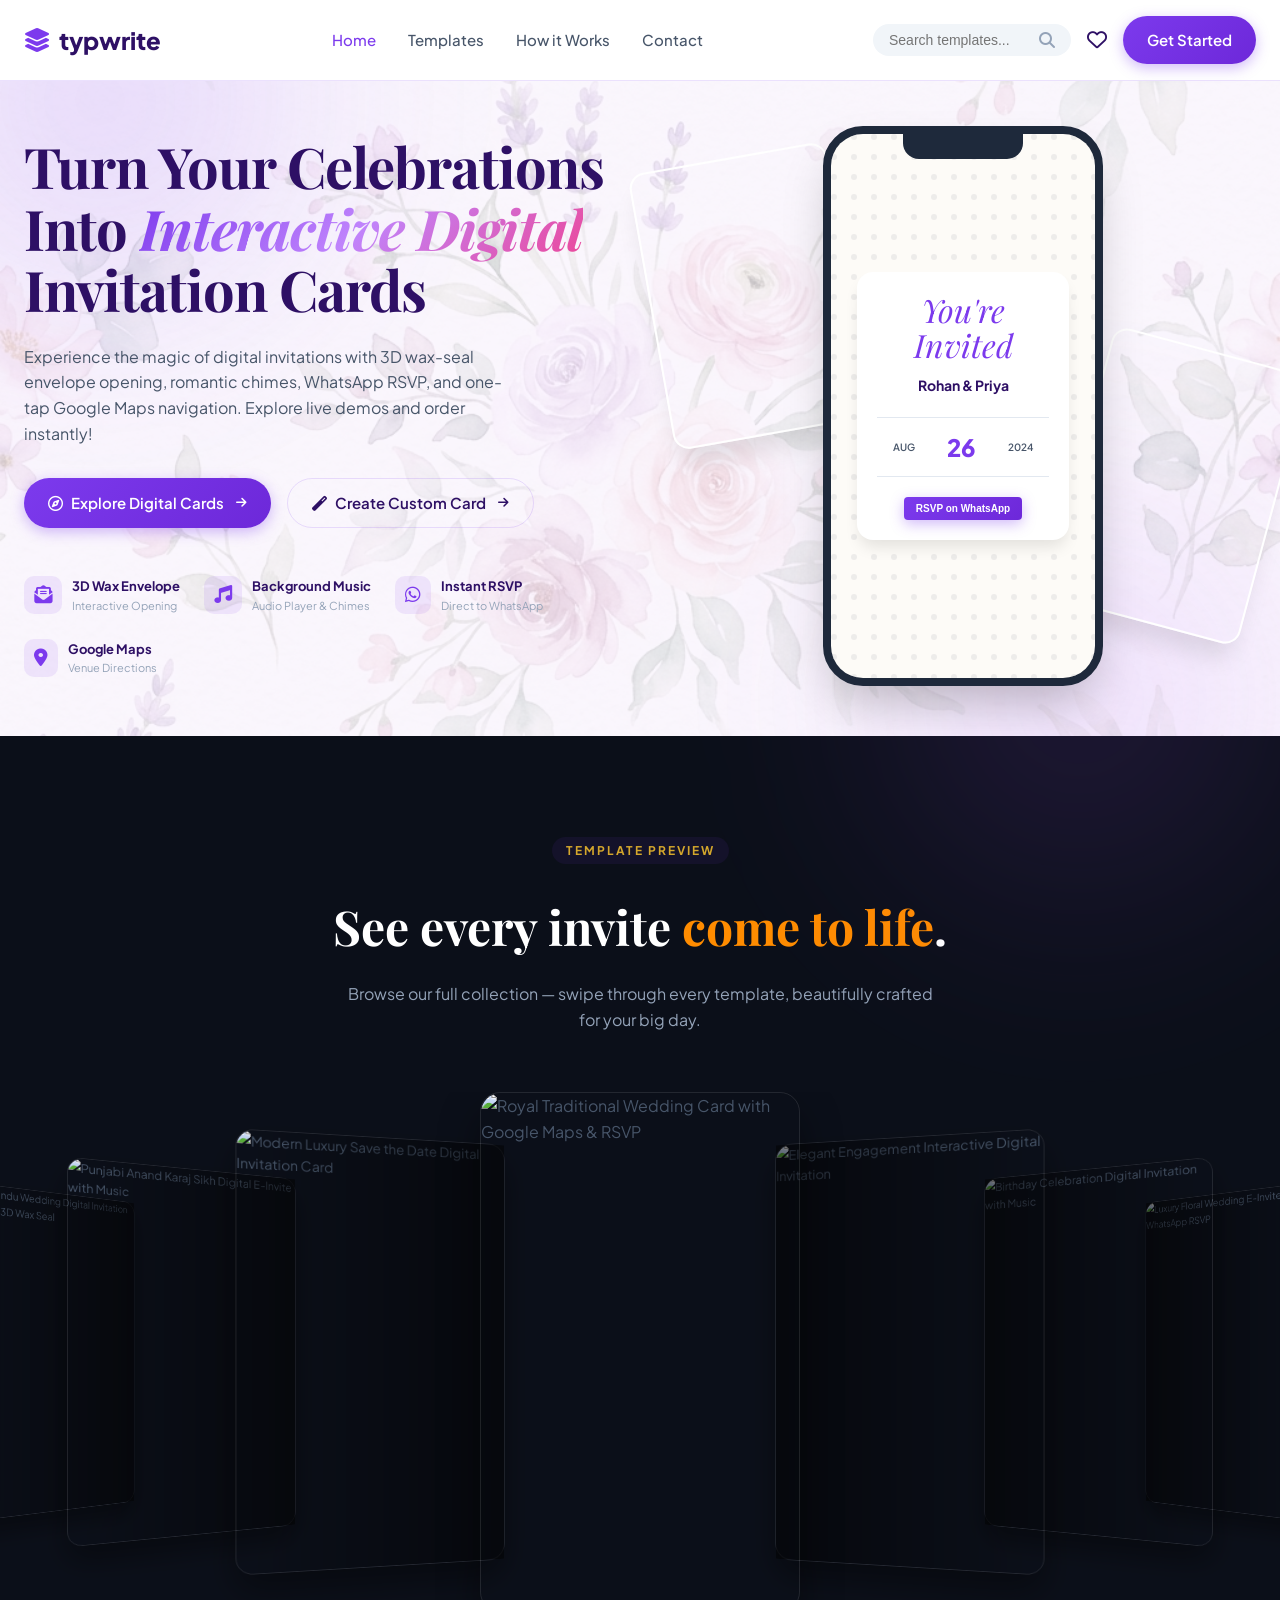
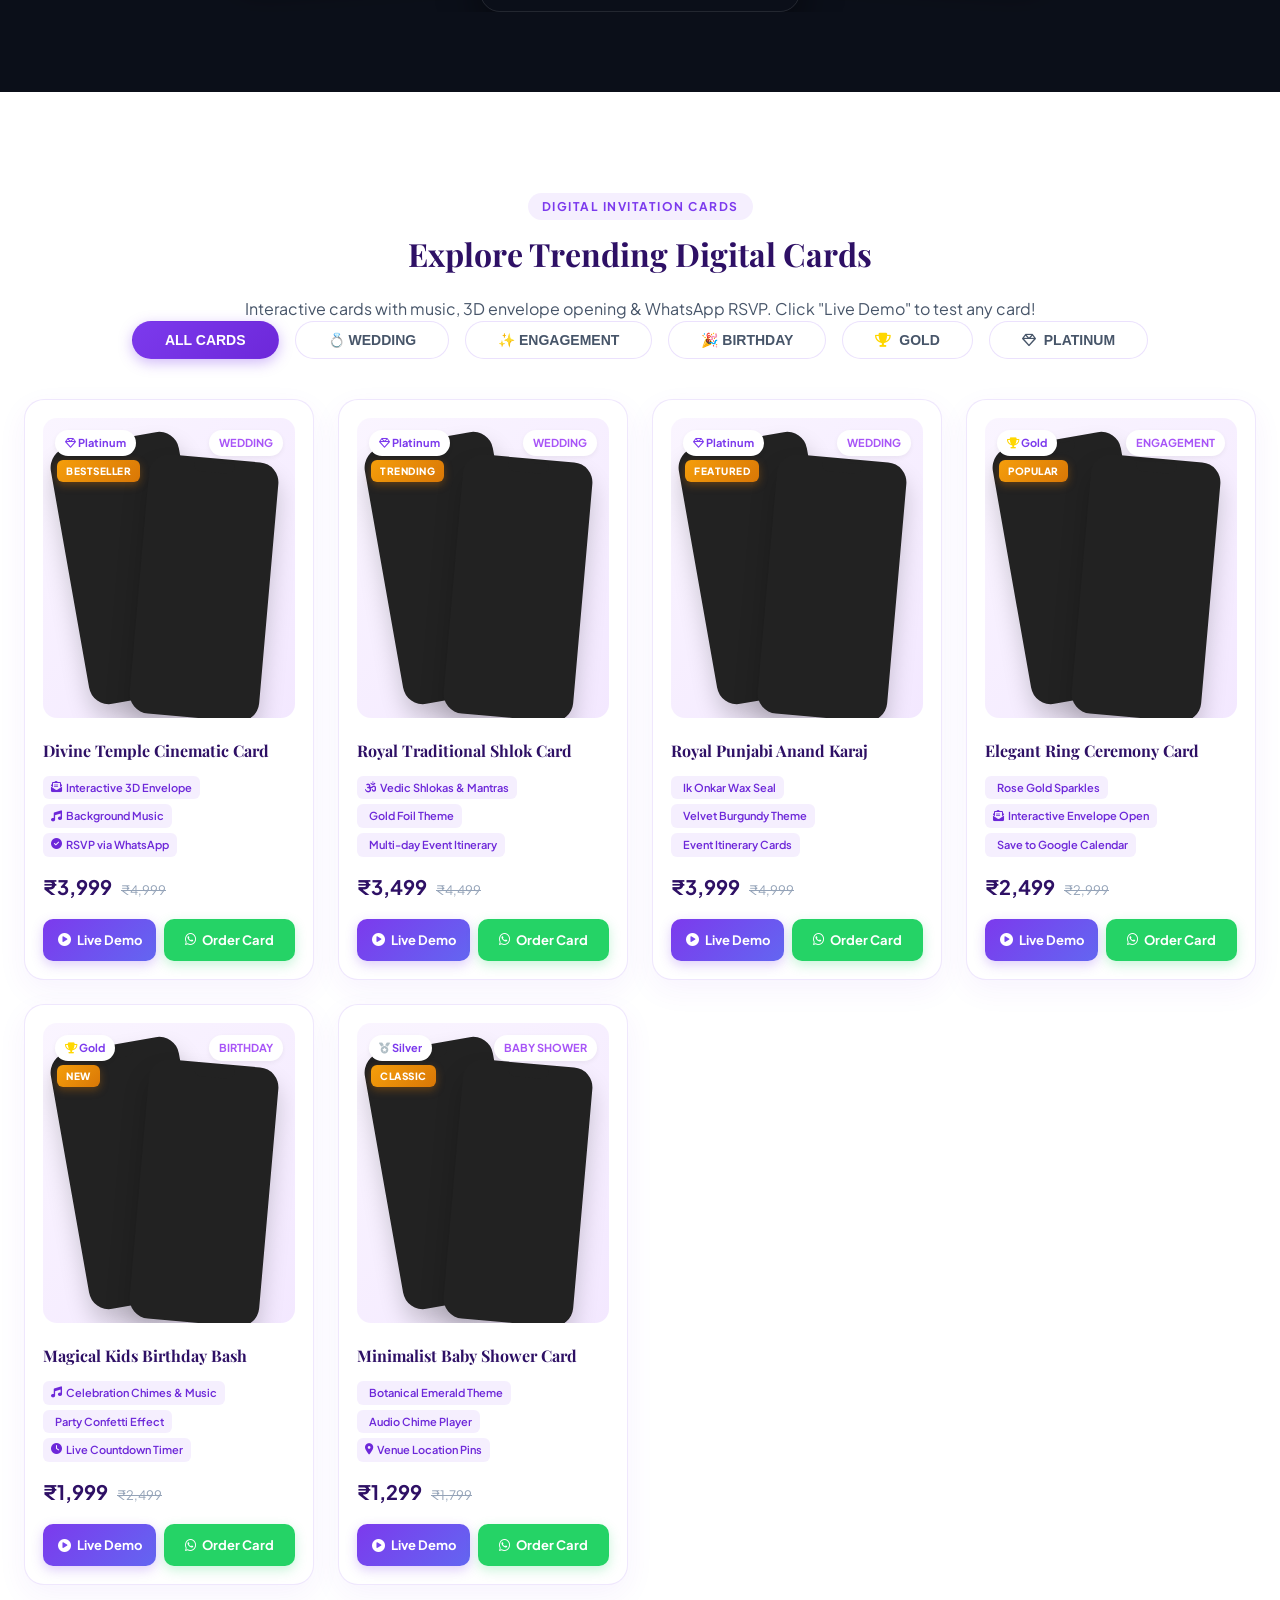
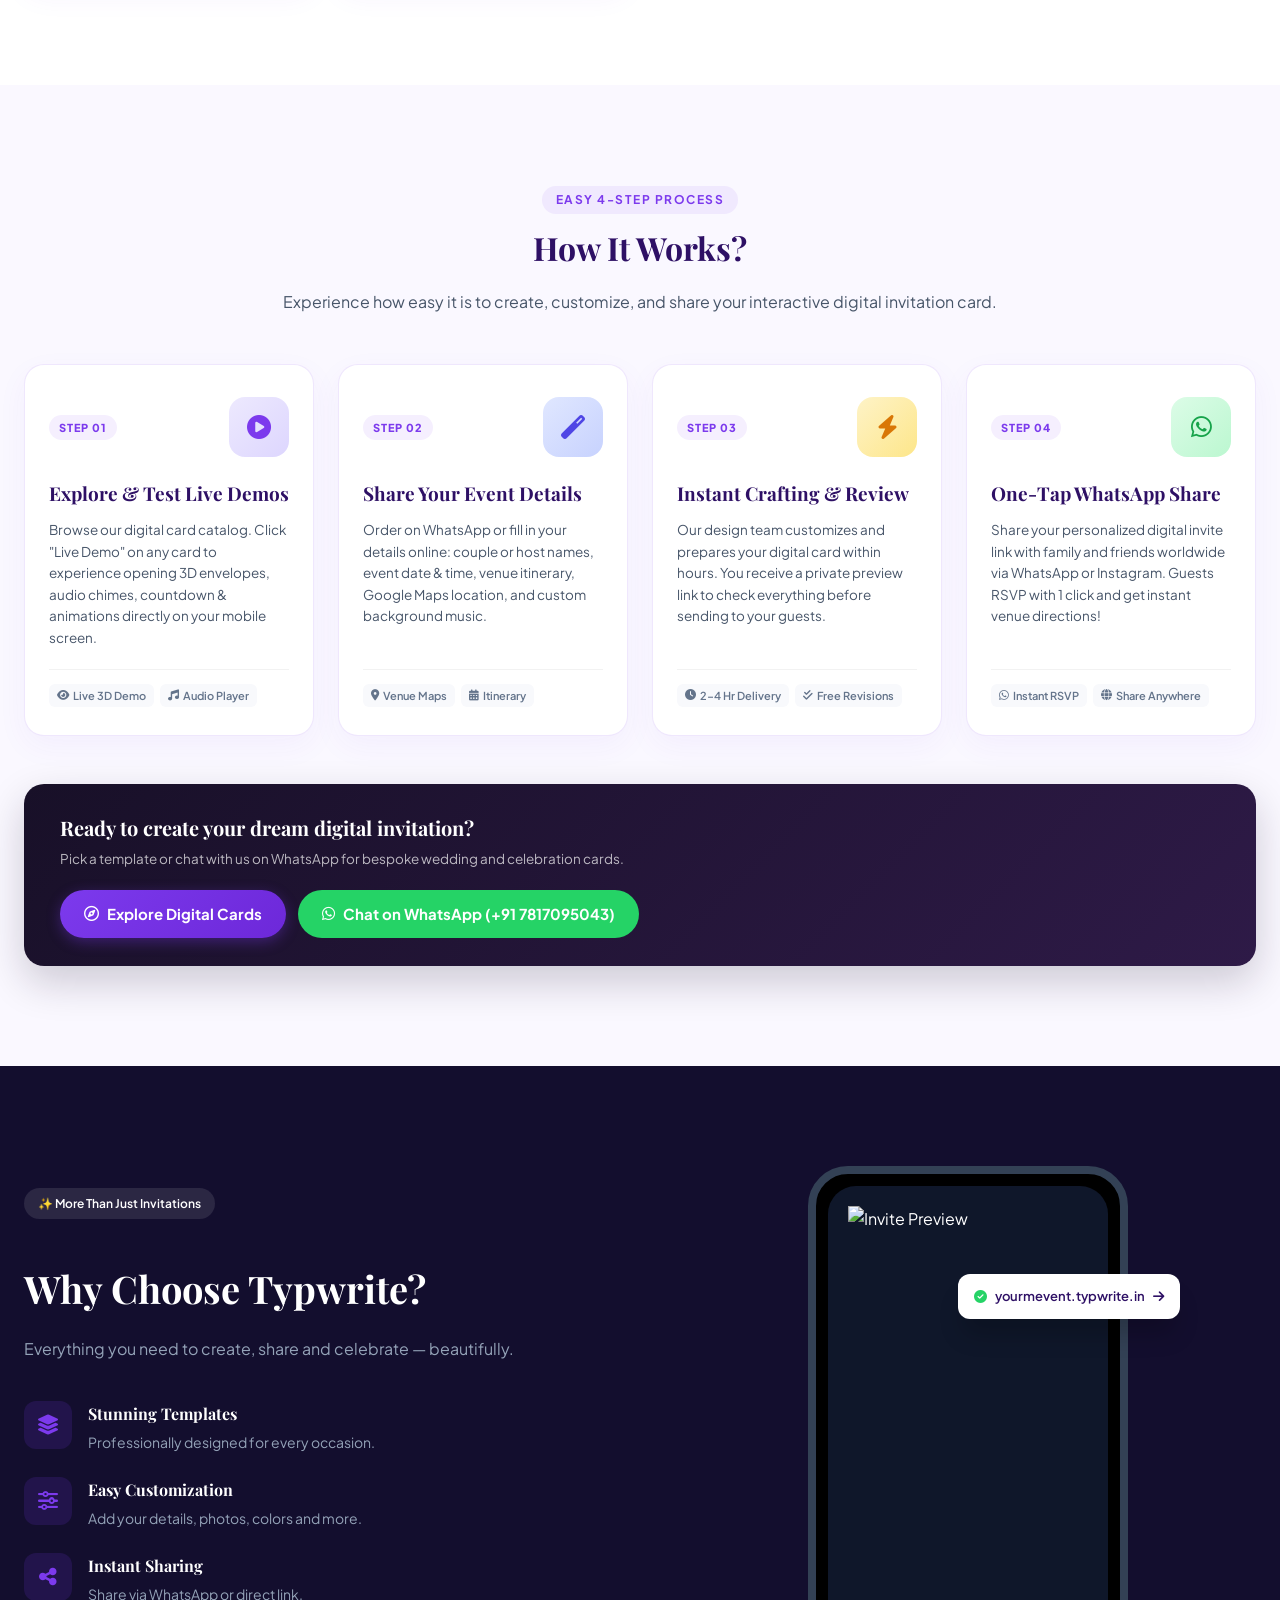
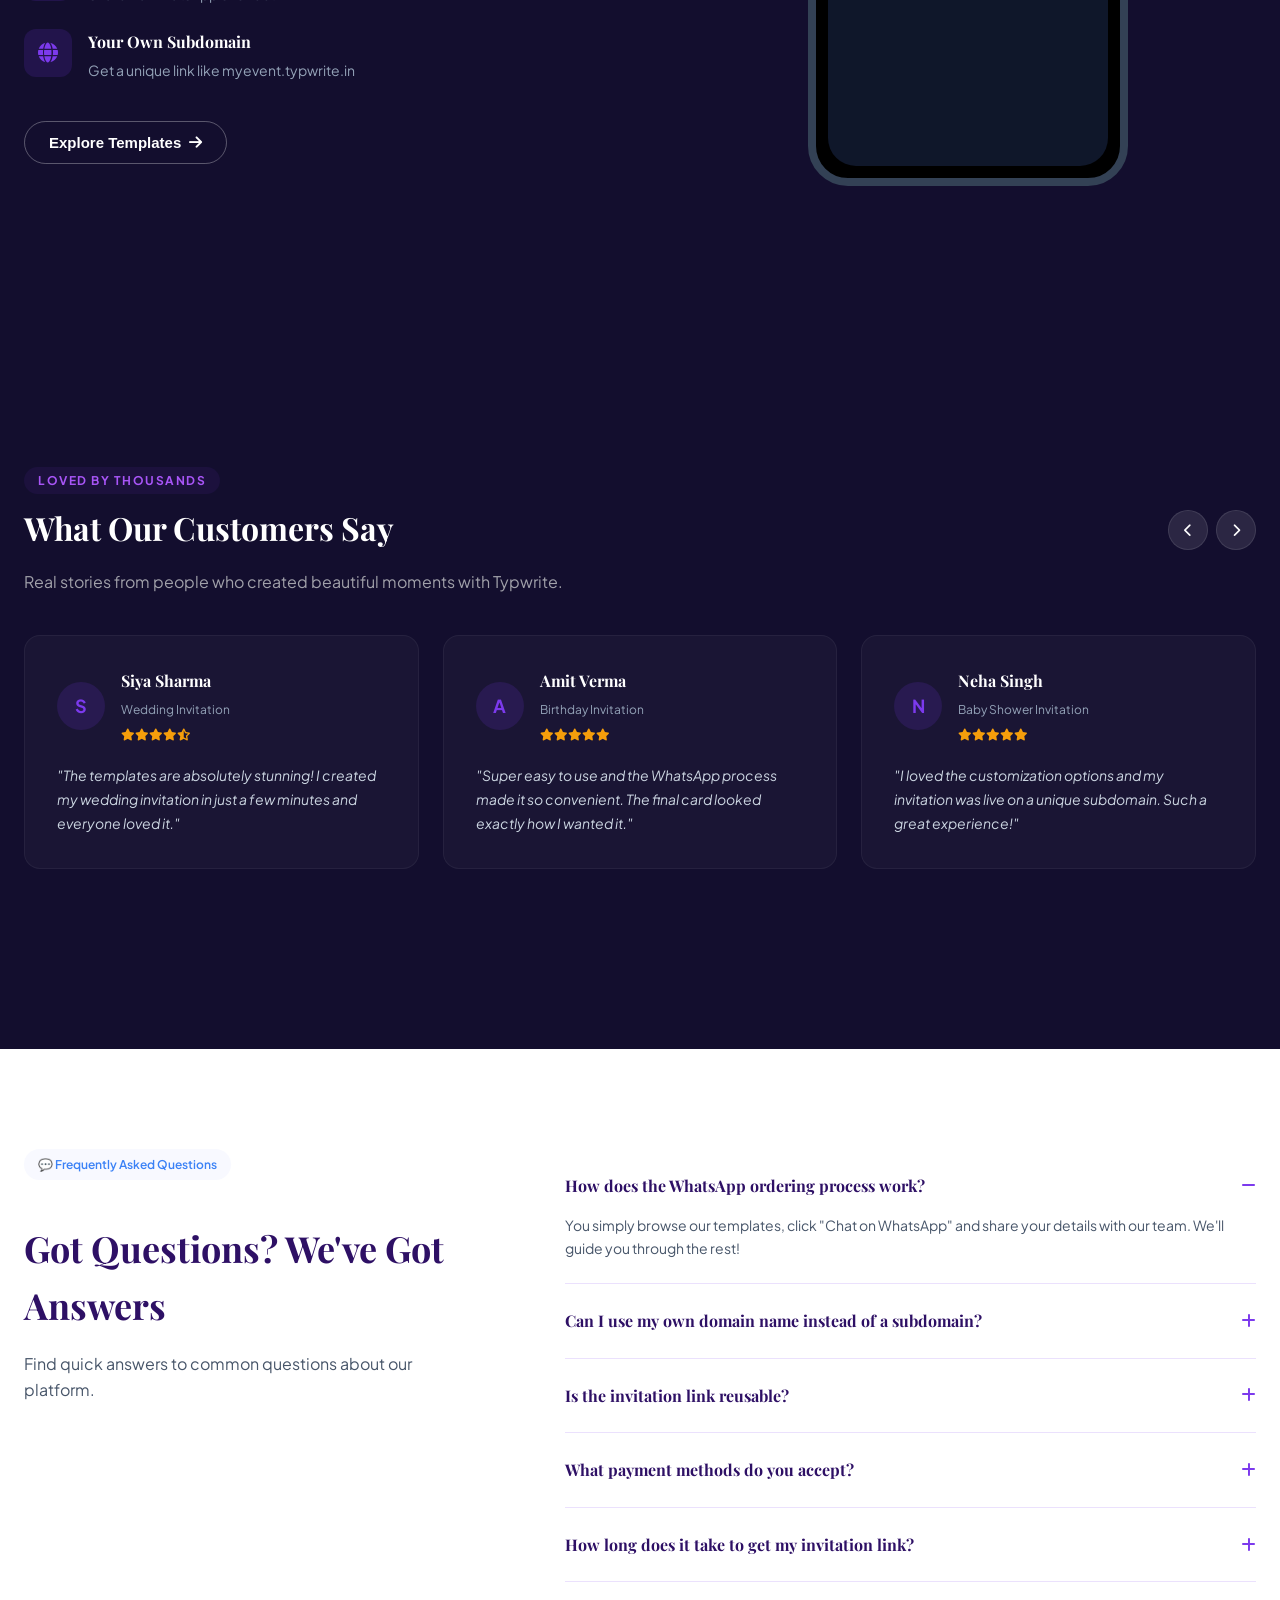
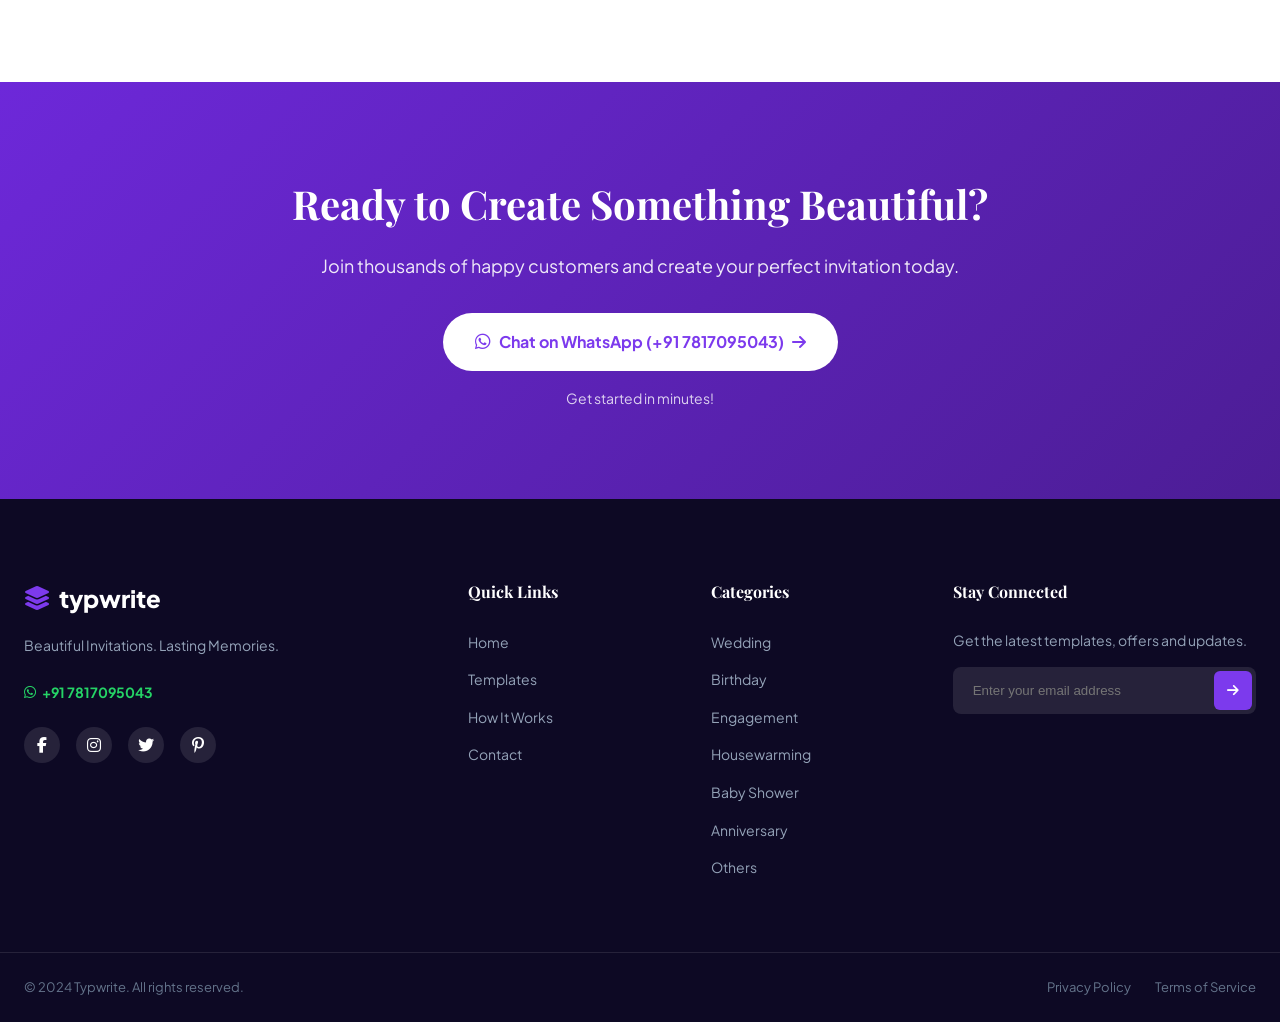
==== commit d452a462: "cah" ====
--- a/index.html
+++ b/index.html
@@ -556,6 +556,7 @@
     </footer>
 
     <script src="https://cdn.jsdelivr.net/npm/swiper@10/swiper-bundle.min.js"></script>
+    <script src="assets/js/env.js"></script>
     <script src="assets/js/script.js"></script>
 </body>
 </html>
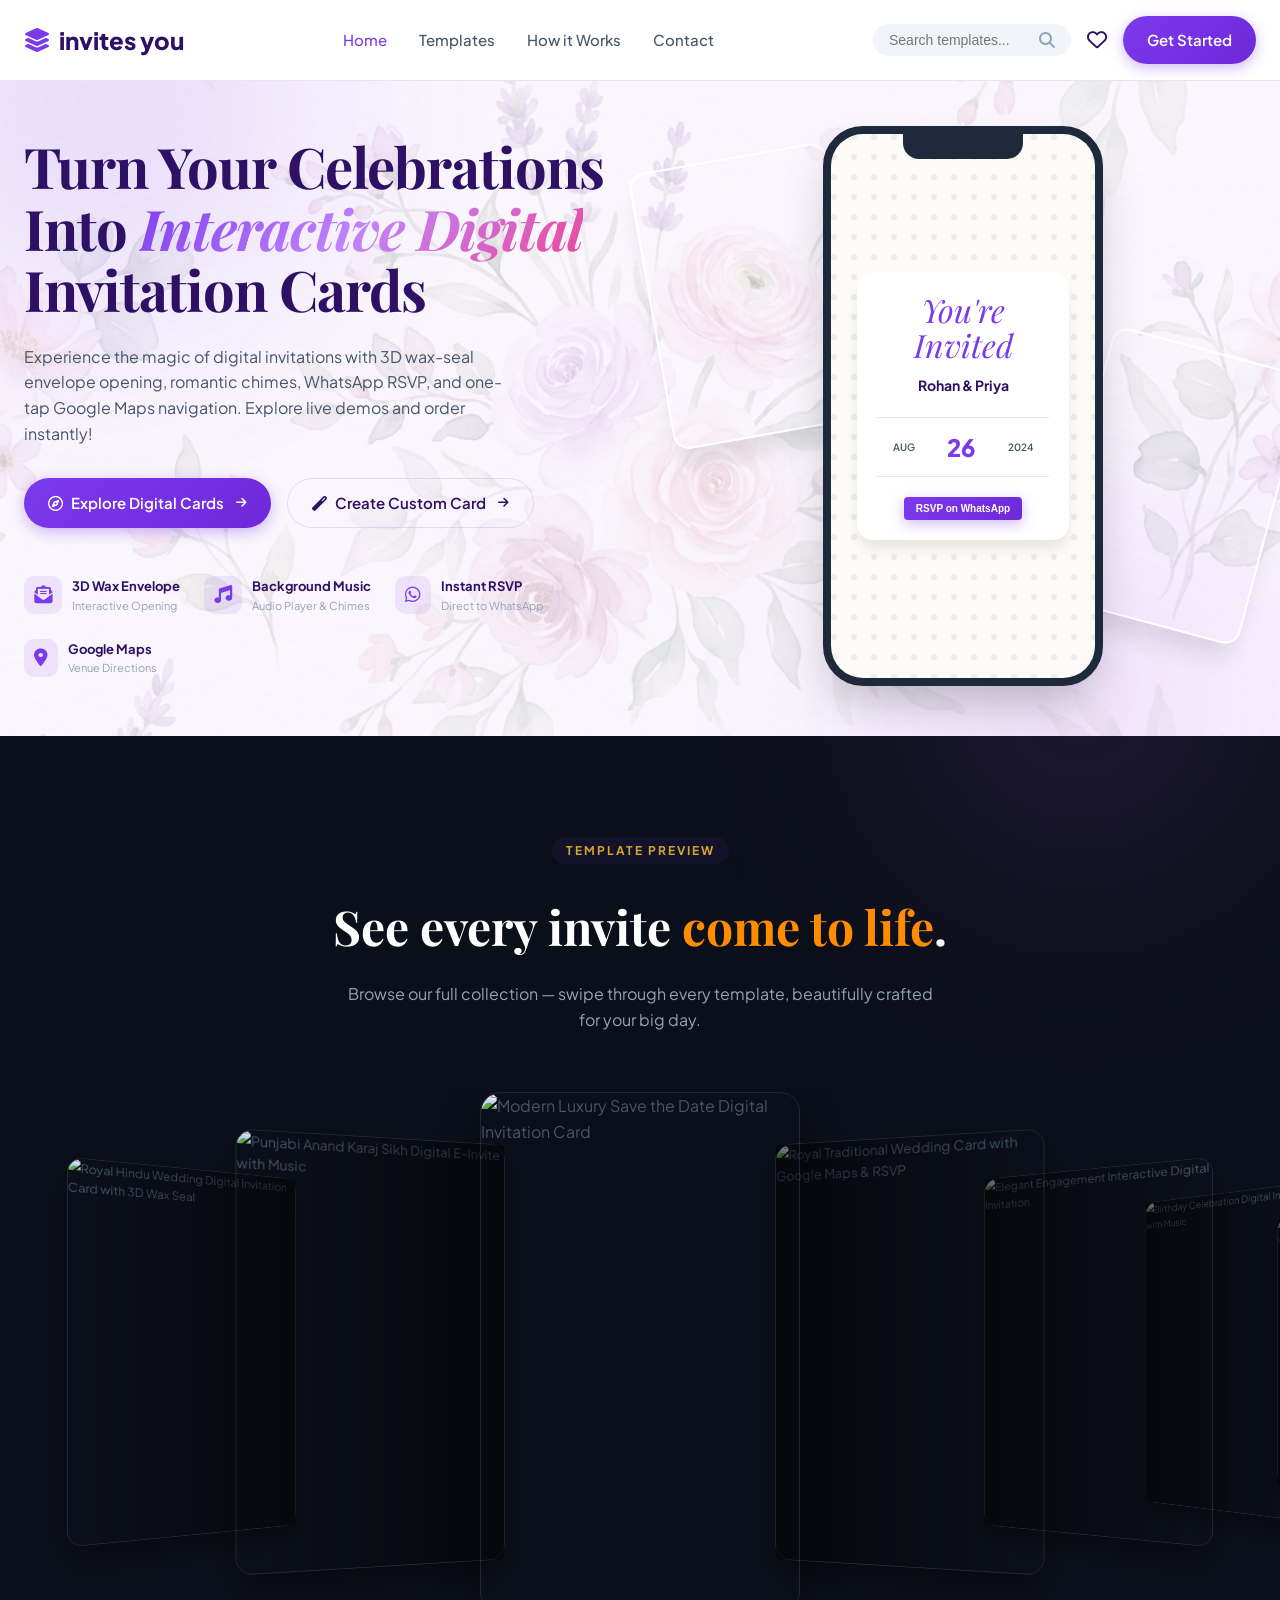
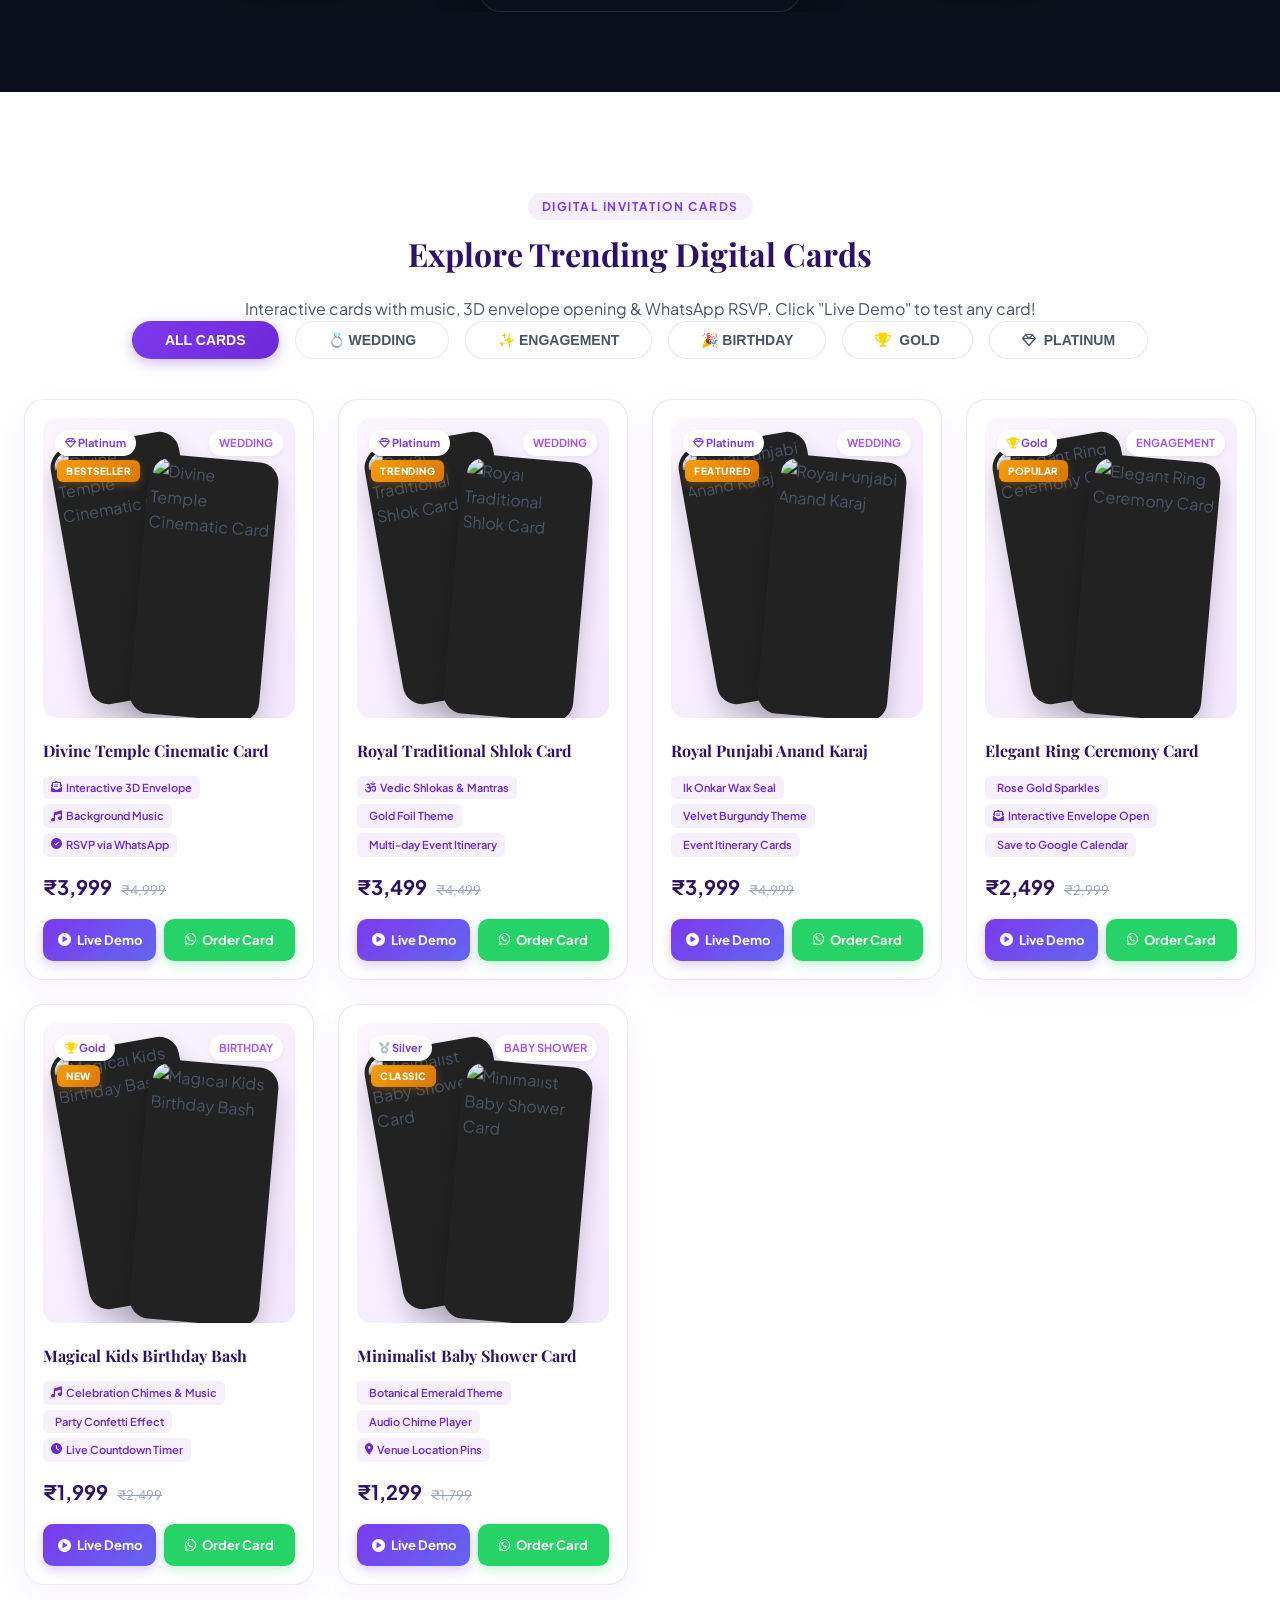
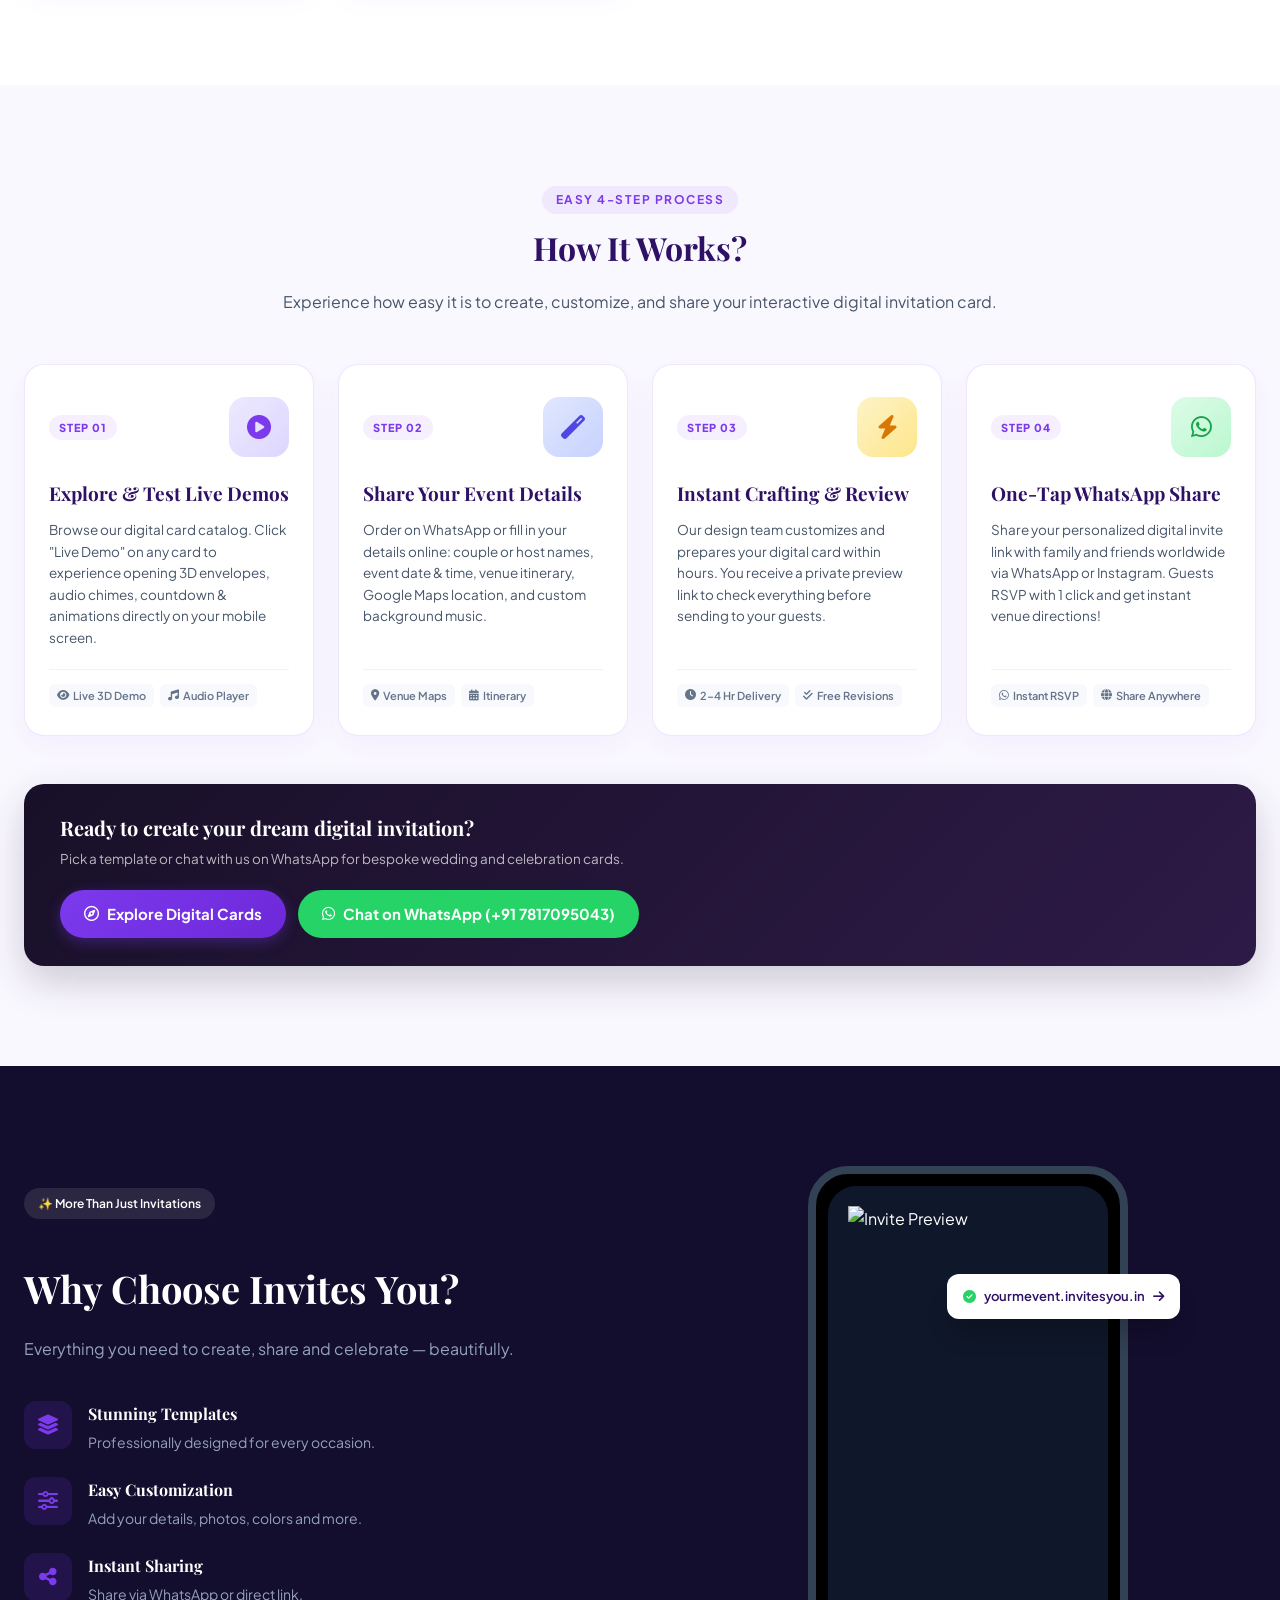
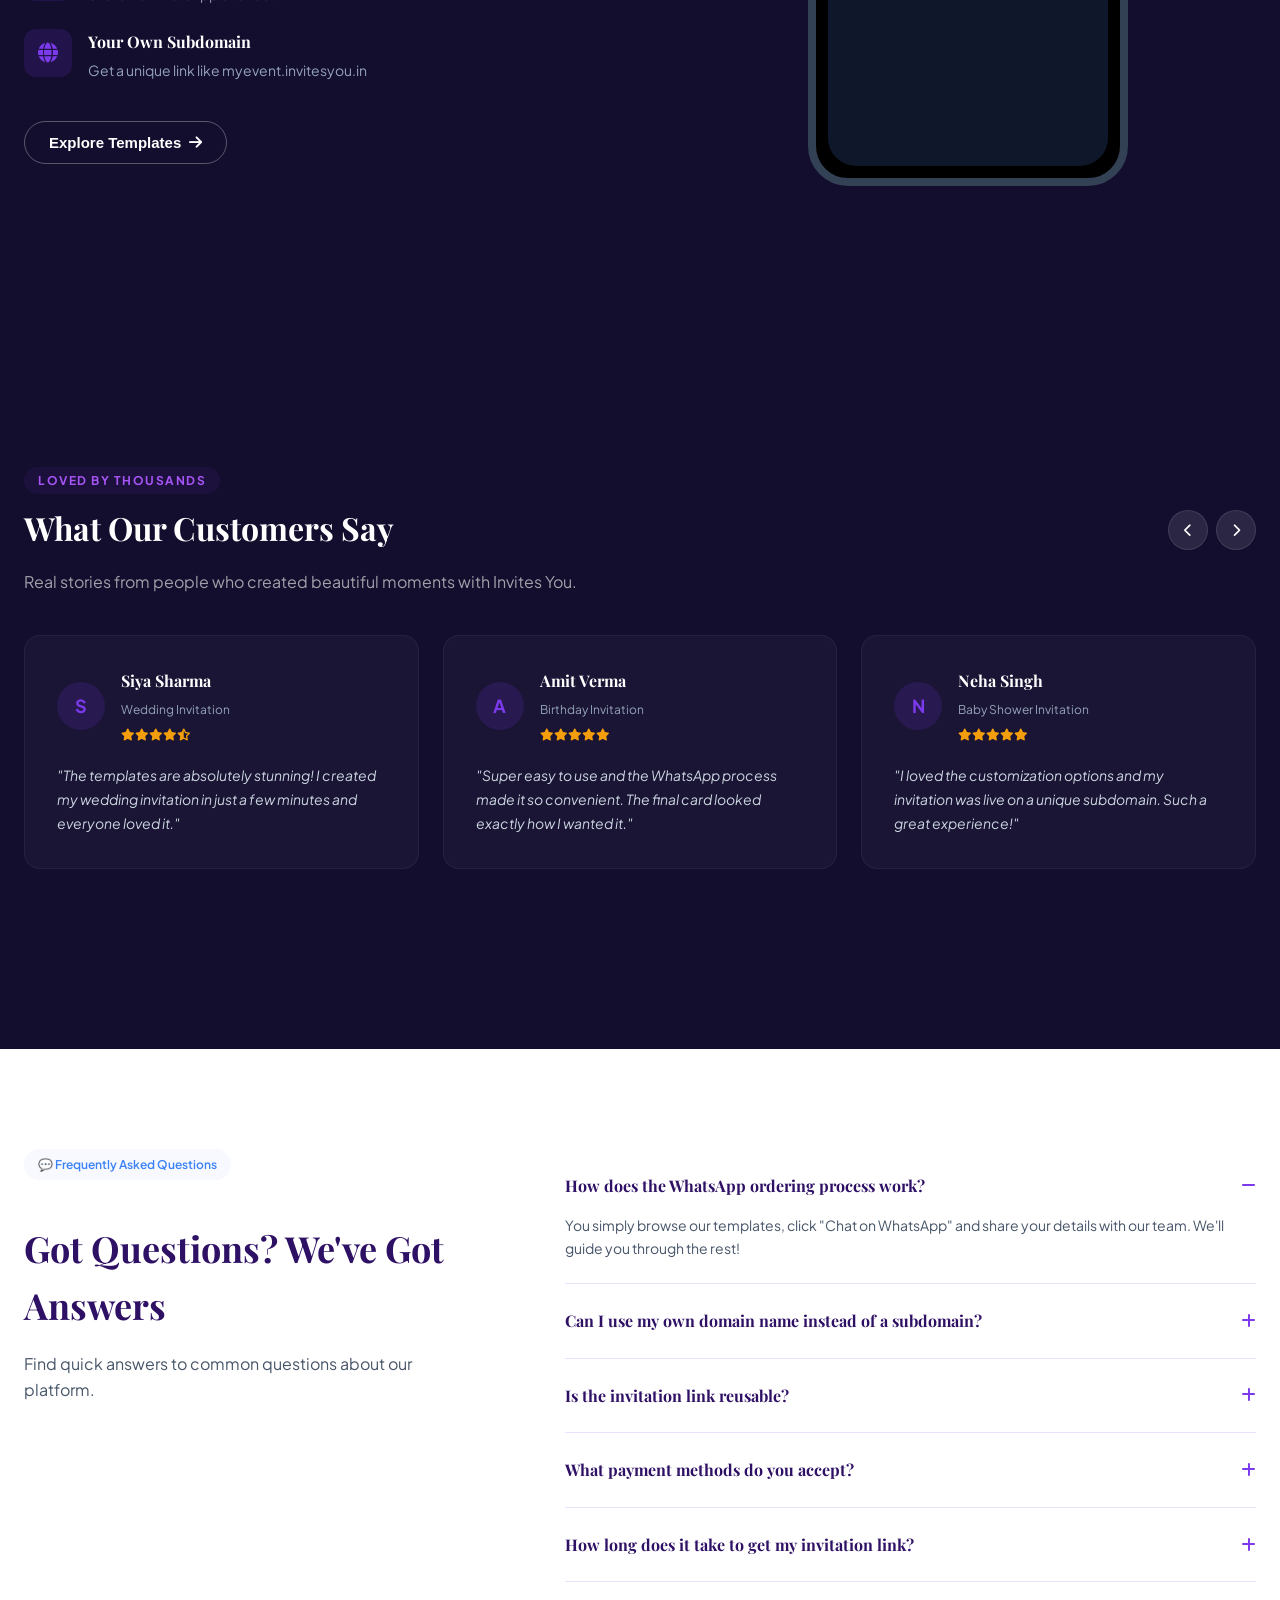
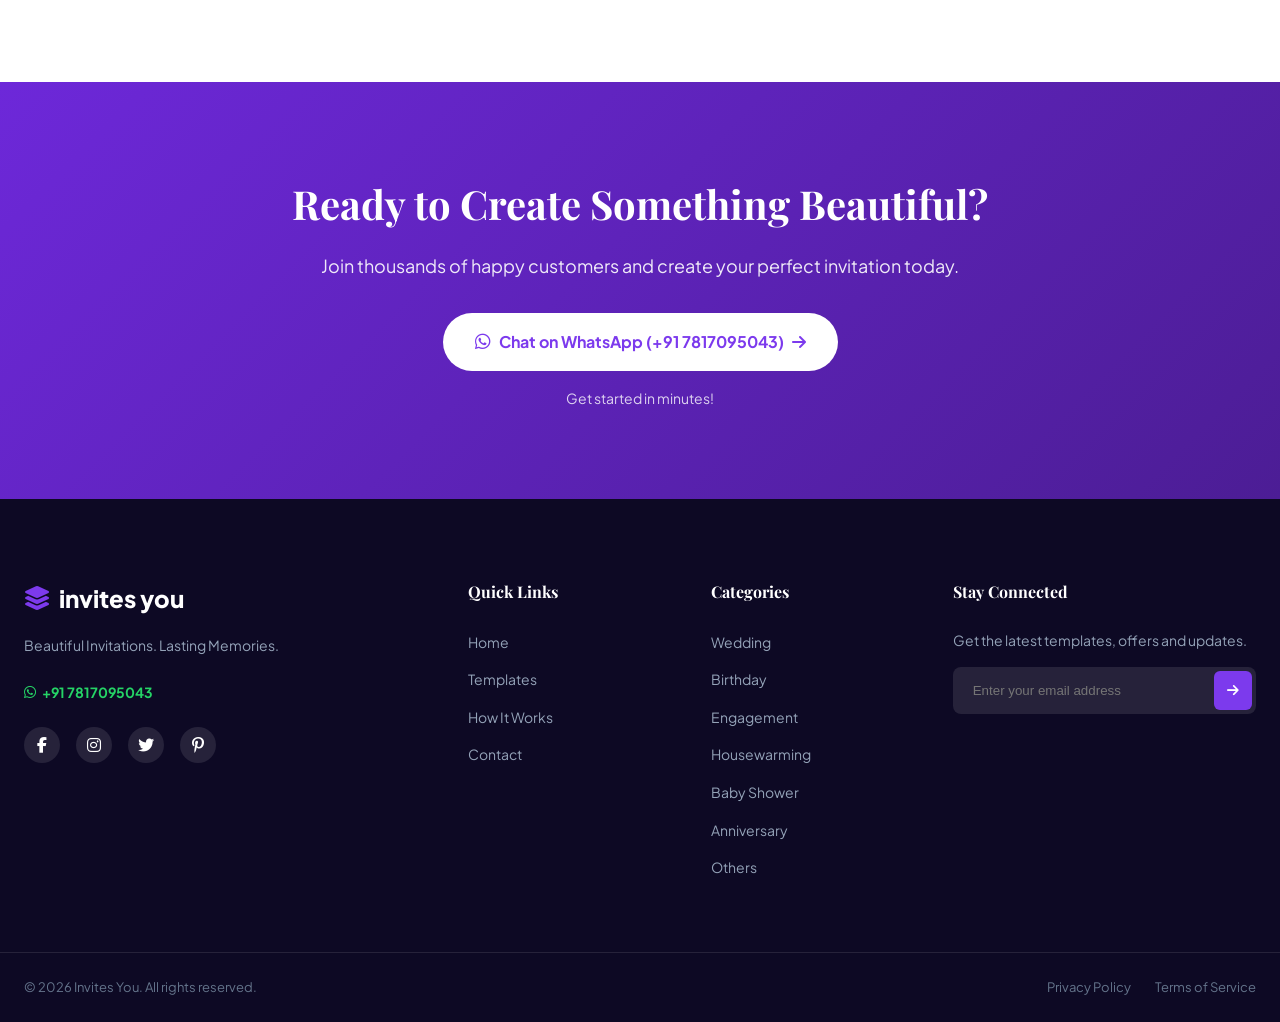
==== commit b4326639: "brand: update website name to Invites You across all pages and metadata" ====
--- a/index.html
+++ b/index.html
@@ -3,25 +3,25 @@
 <head>
     <meta charset="UTF-8">
     <meta name="viewport" content="width=device-width, initial-scale=1.0">
-    <title>Digital Invitation Cards | Online Wedding & Shadi Cards with Music & RSVP - Typwrite</title>
+    <title>Digital Invitation Cards | Online Wedding & Shadi Cards with Music & RSVP - Invites You</title>
     <meta name="description" content="Design and order luxury interactive digital invitation cards for weddings, shadi, receptions, engagements & birthdays. Features 3D wax-seal envelope opening, background music, WhatsApp RSVP, and Google Maps venue navigation.">
     <meta name="keywords" content="digital invitation card, online wedding card, digital shadi card, interactive wedding invitation with music, digital wedding card maker, whatsapp wedding card, save the date digital card, royal indian wedding invite, anand karaj digital invitation, punjabi wedding e-invite, 3d wax seal digital invite, rsvp digital card, wedding website india, e invite card">
     <meta name="robots" content="index, follow, max-image-preview:large, max-snippet:-1, max-video-preview:-1">
-    <meta name="author" content="Typwrite Digital Invitations">
-    <link rel="canonical" href="https://typwrite.in/">
+    <meta name="author" content="Invites You Digital Invitations">
+    <link rel="canonical" href="https://invitesyou.in/">
 
     <!-- Open Graph / Facebook -->
     <meta property="og:type" content="website">
-    <meta property="og:url" content="https://typwrite.in/">
-    <meta property="og:title" content="Digital Invitation Cards | Online Wedding & Shadi Cards - Typwrite">
-    <meta property="og:description" content="Experience 3D wax-seal envelope opening, romantic chimes, WhatsApp RSVP, and Google Maps venue location with Typwrite's interactive digital invitation cards.">
+    <meta property="og:url" content="https://invitesyou.in/">
+    <meta property="og:title" content="Digital Invitation Cards | Online Wedding & Shadi Cards - Invites You">
+    <meta property="og:description" content="Experience 3D wax-seal envelope opening, romantic chimes, WhatsApp RSVP, and Google Maps venue location with Invites You's interactive digital invitation cards.">
     <meta property="og:image" content="https://images.unsplash.com/photo-1519225421980-715cb0215aed?auto=format&fit=crop&w=1200&q=80">
 
     <!-- Twitter -->
     <meta property="twitter:card" content="summary_large_image">
-    <meta property="twitter:url" content="https://typwrite.in/">
-    <meta property="twitter:title" content="Digital Invitation Cards | Online Wedding & Shadi Cards - Typwrite">
-    <meta property="twitter:description" content="Experience 3D wax-seal envelope opening, romantic chimes, WhatsApp RSVP, and Google Maps venue location with Typwrite's interactive digital invitation cards.">
+    <meta property="twitter:url" content="https://invitesyou.in/">
+    <meta property="twitter:title" content="Digital Invitation Cards | Online Wedding & Shadi Cards - Invites You">
+    <meta property="twitter:description" content="Experience 3D wax-seal envelope opening, romantic chimes, WhatsApp RSVP, and Google Maps venue location with Invites You's interactive digital invitation cards.">
     <meta property="twitter:image" content="https://images.unsplash.com/photo-1519225421980-715cb0215aed?auto=format&fit=crop&w=1200&q=80">
 
     <!-- Structured Data JSON-LD for Google Rich Results -->
@@ -31,25 +31,25 @@
       "@graph": [
         {
           "@type": "WebSite",
-          "@id": "https://typwrite.in/#website",
-          "url": "https://typwrite.in/",
-          "name": "Typwrite Digital Invitation Cards",
+          "@id": "https://invitesyou.in/#website",
+          "url": "https://invitesyou.in/",
+          "name": "Invites You Digital Invitation Cards",
           "description": "Interactive digital wedding and event invitation cards with music, RSVP and 3D envelope opening.",
           "potentialAction": {
             "@type": "SearchAction",
-            "target": "https://typwrite.in/templates.html?search={search_term_string}",
+            "target": "https://invitesyou.in/templates.html?search={search_term_string}",
             "query-input": "required name=search_term_string"
           }
         },
         {
           "@type": "Organization",
-          "@id": "https://typwrite.in/#organization",
-          "name": "Typwrite",
-          "url": "https://typwrite.in/",
-          "logo": "https://typwrite.in/assets/img/logo.png",
+          "@id": "https://invitesyou.in/#organization",
+          "name": "Invites You",
+          "url": "https://invitesyou.in/",
+          "logo": "https://invitesyou.in/assets/img/logo.png",
           "sameAs": [
-            "https://www.instagram.com/typwrite",
-            "https://facebook.com/typwrite"
+            "https://www.instagram.com/invites you",
+            "https://facebook.com/invites you"
           ]
         },
         {
@@ -59,7 +59,7 @@
           "description": "Custom digital wedding and celebration invitations featuring 3D wax-seal envelope animation, custom background music, WhatsApp RSVP, and live Google Maps directions.",
           "brand": {
             "@type": "Brand",
-            "name": "Typwrite"
+            "name": "Invites You"
           },
           "offers": {
             "@type": "AggregateOffer",
@@ -90,7 +90,7 @@
               "name": "Can guests open the digital invitation card with 3D envelope animation on mobile?",
               "acceptedAnswer": {
                 "@type": "Answer",
-                "text": "Yes! All Typwrite digital invitation cards feature a realistic 3D wax seal and envelope opening animation, accompanied by romantic audio chimes and smooth transitions on all smartphones and browsers."
+                "text": "Yes! All Invites You digital invitation cards feature a realistic 3D wax seal and envelope opening animation, accompanied by romantic audio chimes and smooth transitions on all smartphones and browsers."
               }
             },
             {
@@ -129,7 +129,7 @@
         <div class="container nav-container">
             <a href="index.html" class="logo" style="text-decoration: none;">
                 <i class="fas fa-layer-group logo-icon"></i>
-                <span>typwrite</span>
+                <span>invites you</span>
             </a>
             <nav class="nav-links">
                 <a href="index.html" class="active">Home</a>
@@ -325,7 +325,7 @@
                             <a href="templates.html" class="btn btn-primary" style="padding: 12px 24px; border-radius: 30px; font-weight: 700;">
                                 <i class="far fa-compass"></i> Explore Digital Cards
                             </a>
-                            <a href="https://wa.me/917817095043?text=Hi%20Typwrite%2C%20I%20want%20to%20create%20a%20digital%20invitation%20card." target="_blank" class="btn" style="background:#25d366; color:#fff; padding:12px 24px; border-radius:30px; font-weight:700; display:inline-flex; align-items:center; gap:8px;">
+                            <a href="https://wa.me/917817095043?text=Hi%20Invites%20You%2C%20I%20want%20to%20create%20a%20digital%20invitation%20card." target="_blank" class="btn" style="background:#25d366; color:#fff; padding:12px 24px; border-radius:30px; font-weight:700; display:inline-flex; align-items:center; gap:8px;">
                                 <i class="fab fa-whatsapp"></i> Chat on WhatsApp (+91 7817095043)
                             </a>
                         </div>
@@ -338,7 +338,7 @@
             <div class="container why-container">
                 <div class="why-content">
                     <div class="badge badge-dark">✨ More Than Just Invitations</div>
-                    <h2>Why Choose Typwrite?</h2>
+                    <h2>Why Choose Invites You?</h2>
                     <p>Everything you need to create, share and celebrate — beautifully.</p>
                     
                     <div class="why-list">
@@ -367,7 +367,7 @@
                             <div class="why-icon"><i class="fas fa-globe"></i></div>
                             <div>
                                 <h3>Your Own Subdomain</h3>
-                                <p>Get a unique link like myevent.typwrite.in</p>
+                                <p>Get a unique link like myevent.invitesyou.in</p>
                             </div>
                         </div>
                     </div>
@@ -379,7 +379,7 @@
                             <img src="https://images.unsplash.com/photo-1511285560929-80b456fea0bc?auto=format&amp;fit=crop&amp;w=400&amp;q=80" alt="Invite Preview" style="width: 100%; height: 100%; object-fit: cover;">
                         </div>
                         <div class="floating-bubble">
-                            <i class="fas fa-check-circle" style="color:#25d366;"></i> yourmevent.typwrite.in <i class="fas fa-arrow-right"></i>
+                            <i class="fas fa-check-circle" style="color:#25d366;"></i> yourmevent.invitesyou.in <i class="fas fa-arrow-right"></i>
                         </div>
                     </div>
                 </div>
@@ -393,7 +393,7 @@
                     <div>
                         <span class="subtitle" style="color:var(--secondary);">LOVED BY THOUSANDS</span>
                         <h2 style="color:#fff;">What Our Customers Say</h2>
-                        <p style="color:#a1a1aa;">Real stories from people who created beautiful moments with Typwrite.</p>
+                        <p style="color:#a1a1aa;">Real stories from people who created beautiful moments with Invites You.</p>
                     </div>
                     <div class="nav-arrows dark-arrows">
                         <button><i class="fas fa-chevron-left"></i></button>
@@ -494,7 +494,7 @@
             <div class="container text-center">
                 <h2>Ready to Create Something Beautiful?</h2>
                 <p>Join thousands of happy customers and create your perfect invitation today.</p>
-                <a href="https://wa.me/917817095043?text=Hi%20Typwrite%2C%20I%20want%20to%20order%20a%20digital%20invitation%20card." target="_blank" class="btn btn-white-cta" style="text-decoration:none; display:inline-flex; align-items:center; gap:8px;"><i class="fab fa-whatsapp" style="font-size:18px;"></i> Chat on WhatsApp (+91 7817095043) <i class="fas fa-arrow-right"></i></a>
+                <a href="https://wa.me/917817095043?text=Hi%20Invites%20You%2C%20I%20want%20to%20order%20a%20digital%20invitation%20card." target="_blank" class="btn btn-white-cta" style="text-decoration:none; display:inline-flex; align-items:center; gap:8px;"><i class="fab fa-whatsapp" style="font-size:18px;"></i> Chat on WhatsApp (+91 7817095043) <i class="fas fa-arrow-right"></i></a>
                 <div class="sub-text">Get started in minutes!</div>
             </div>
         </section>
@@ -504,7 +504,7 @@
         <div class="container footer-grid">
             <div class="footer-brand">
                 <a href="index.html" class="logo" style="text-decoration: none; color: white;">
-                    <i class="fas fa-layer-group logo-icon"></i> typwrite
+                    <i class="fas fa-layer-group logo-icon"></i> invites you
                 </a>
                 <p>Beautiful Invitations. Lasting Memories.</p>
                 <p style="margin-top:10px;"><a href="https://wa.me/917817095043" target="_blank" style="color:#25d366; text-decoration:none; font-weight:700; display:inline-flex; align-items:center; gap:6px;"><i class="fab fa-whatsapp"></i> +91 7817095043</a></p>
@@ -547,7 +547,7 @@
             </div>
         </div>
         <div class="container footer-bottom flex-between">
-            <p>&copy; 2024 Typwrite. All rights reserved.</p>
+            <p>&copy; 2026 Invites You. All rights reserved.</p>
             <div class="legal">
                 <a href="#">Privacy Policy</a>
                 <a href="#">Terms of Service</a>
